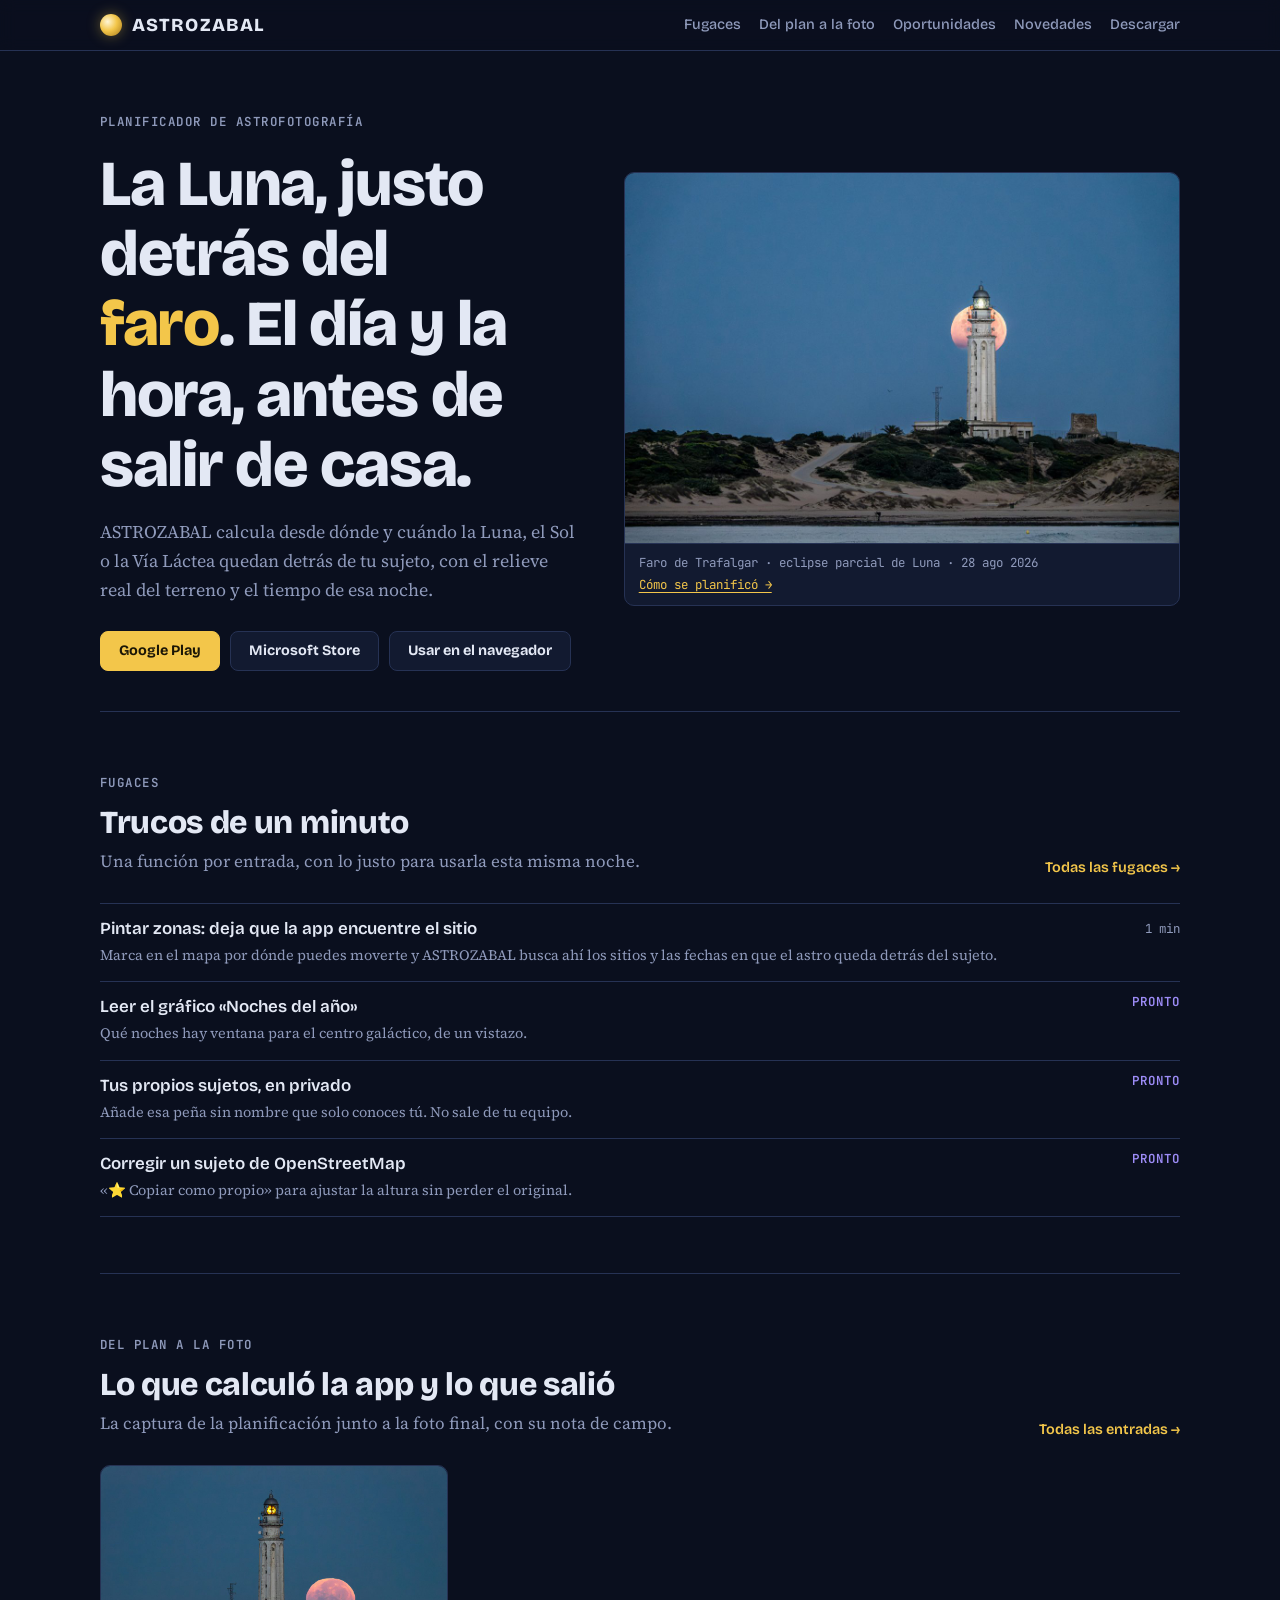
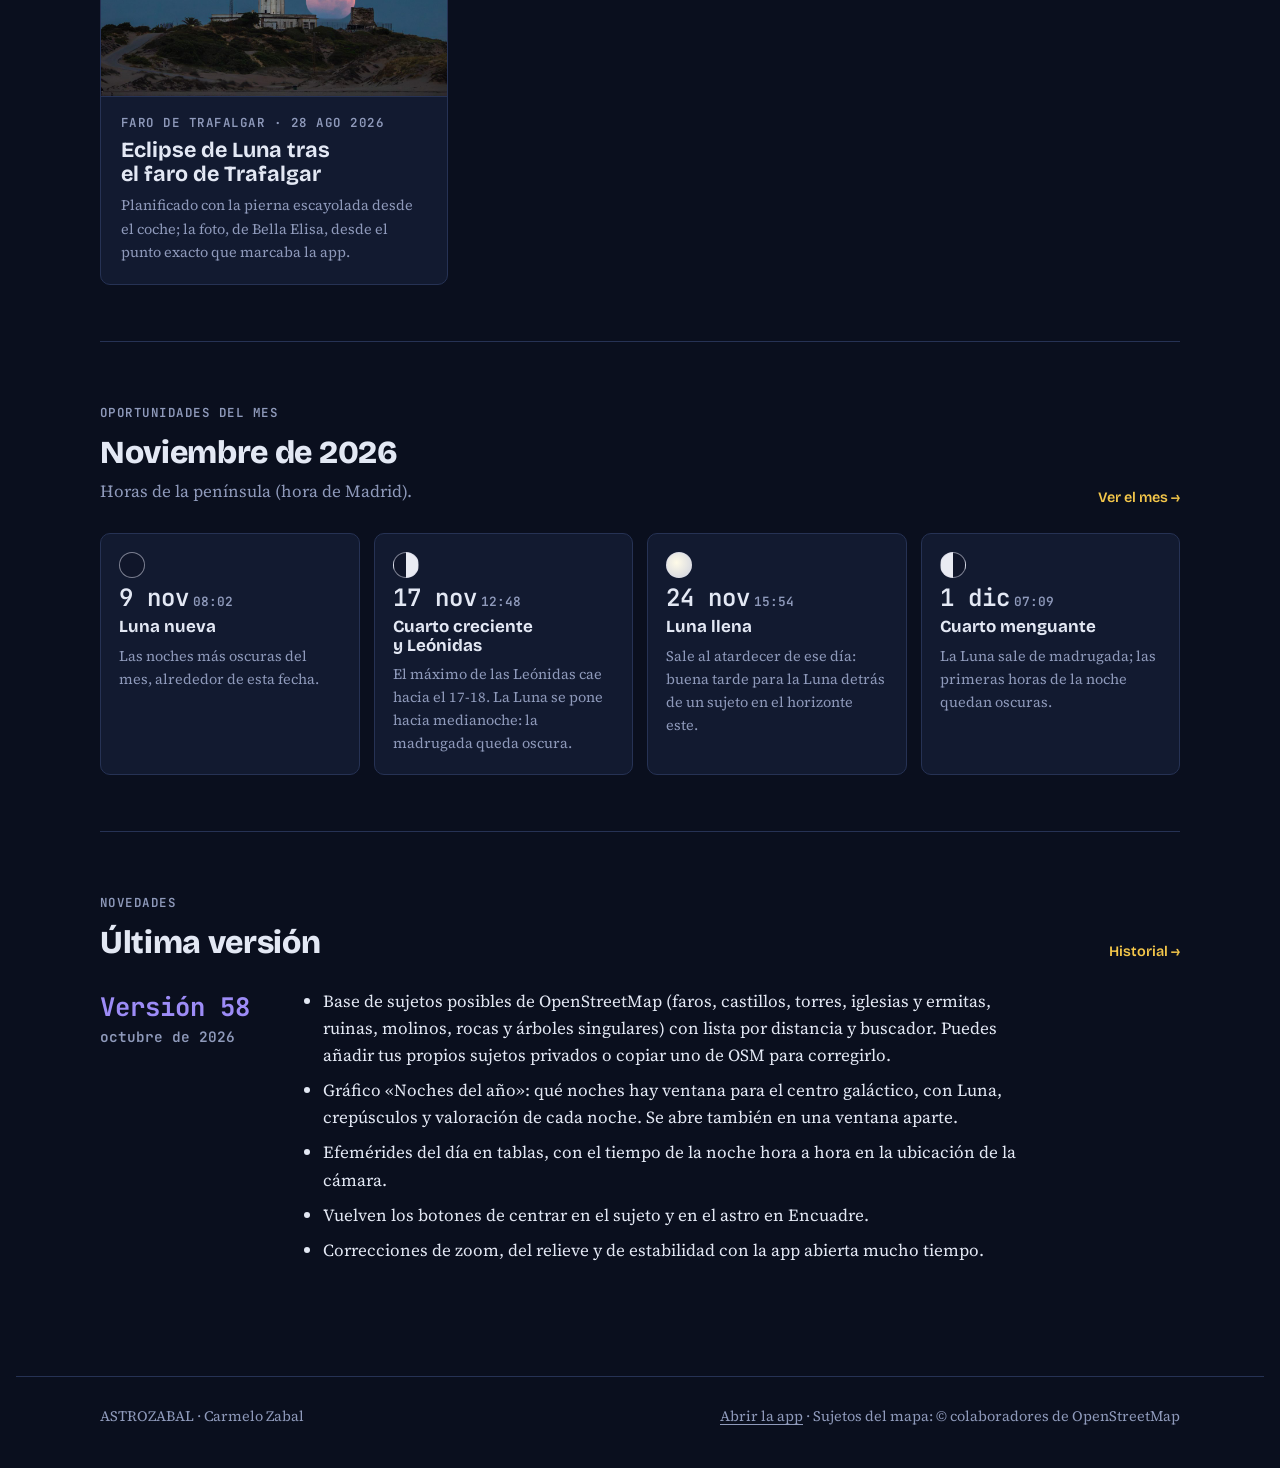
==== index.html @ 58f42791 "Primera version de la web de ASTROZABAL" ====
<!doctype html>
<html lang="es">
<head>
<meta charset="utf-8">
<meta name="viewport" content="width=device-width, initial-scale=1, viewport-fit=cover">
<title>ASTROZABAL</title>
<meta name="description" content="Planificador de astrofotografía: desde dónde y cuándo la Luna, el Sol o la Vía Láctea quedan detrás de tu sujeto. Trucos, fotos planificadas con la app y oportunidades del mes.">
<meta property="og:title" content="ASTROZABAL">
<meta property="og:description" content="Planificador de astrofotografía: desde dónde y cuándo la Luna, el Sol o la Vía Láctea quedan detrás de tu sujeto. Trucos, fotos planificadas con la app y oportunidades del mes.">
<meta property="og:image" content="https://astrozabal-web.vercel.app/img/trafalgar-linterna-1200.jpg">
<meta property="og:url" content="https://astrozabal-web.vercel.app">
<meta property="og:type" content="website">
<meta name="twitter:card" content="summary_large_image">
<link rel="icon" href="/favicon.svg" type="image/svg+xml">
<link rel="preconnect" href="https://fonts.googleapis.com">
<link rel="preconnect" href="https://fonts.gstatic.com" crossorigin>
<link rel="stylesheet" href="https://fonts.googleapis.com/css2?family=Bricolage+Grotesque:opsz,wght@12..96,500;12..96,700;12..96,800&family=Source+Serif+4:ital,opsz,wght@0,8..60,400;0,8..60,600;1,8..60,400&family=JetBrains+Mono:wght@400;600&display=swap">
<link rel="stylesheet" href="/css/estilo.css">
</head>
<body>
<header class="barra">
  <div class="ancho">
    <a class="marca" href="/"><i aria-hidden="true"></i>ASTROZABAL</a>
    <nav aria-label="Secciones">
      <a href="/fugaces">Fugaces</a>
      <a href="/plan-a-la-foto">Del plan a la foto</a>
      <a href="/oportunidades">Oportunidades</a>
      <a href="/novedades">Novedades</a>
      <a href="/#descargar">Descargar</a>
    </nav>
  </div>
</header>
<main class="ancho">
  <div class="portada">
    <div>
      <span class="etiqueta">Planificador de astrofotografía</span>
      <h1 style="margin-top:14px">La Luna, justo detrás del <em>faro</em>. El día y la hora, antes de salir de casa.</h1>
      <p class="entradilla">ASTROZABAL calcula desde dónde y cuándo la Luna, el Sol o la Vía Láctea quedan detrás de tu sujeto, con el relieve real del terreno y el tiempo de esa noche.</p>
      <div class="botones" id="descargar">
        <a class="boton principal" href="https://play.google.com/store/apps/details?id=com.astrozabal.app">Google Play</a>
        <a class="boton" href="https://apps.microsoft.com/detail/9PGJ0QD5DCZ4">Microsoft Store</a>
        <a class="boton" href="https://astrozabal.vercel.app">Usar en el navegador</a>
      </div>
    </div>
    <figure class="marco">
      <img src="/img/trafalgar-linterna.jpg" srcset="/img/trafalgar-linterna-1200.jpg 1200w, /img/trafalgar-linterna.jpg 2400w" sizes="(max-width: 860px) 100vw, 600px" width="2400" height="1600" alt="Luna en eclipse parcial, rosada, poniéndose justo detrás de la linterna del faro de Trafalgar en la hora azul, con una persona con trípode en la orilla">
      <figcaption><span>Faro de Trafalgar · eclipse parcial de Luna · 28 ago 2026</span><span><a href="/plan-a-la-foto/faro-trafalgar-eclipse">Cómo se planificó →</a></span></figcaption>
    </figure>
  </div>

  <section>
    <div class="cab-seccion">
      <div><span class="etiqueta">Fugaces</span><h2 style="margin-top:10px">Trucos de un minuto</h2><p>Una función por entrada, con lo justo para usarla esta misma noche.</p></div>
      <a class="ver-todo" href="/fugaces">Todas las fugaces →</a>
    </div>
    <ul class="lista">
        <li><a class="titulo" href="/fugaces/pintar-zonas">Pintar zonas: deja que la app encuentre el sitio</a><span class="dato">1 min</span><p>Marca en el mapa por dónde puedes moverte y ASTROZABAL busca ahí los sitios y las fechas en que el astro queda detrás del sujeto.</p></li>
        <li><span class="titulo">Leer el gráfico «Noches del año»</span><span class="pronto">Pronto</span><p>Qué noches hay ventana para el centro galáctico, de un vistazo.</p></li>
        <li><span class="titulo">Tus propios sujetos, en privado</span><span class="pronto">Pronto</span><p>Añade esa peña sin nombre que solo conoces tú. No sale de tu equipo.</p></li>
        <li><span class="titulo">Corregir un sujeto de OpenStreetMap</span><span class="pronto">Pronto</span><p>«⭐ Copiar como propio» para ajustar la altura sin perder el original.</p></li>
      </ul>
  </section>

  <section>
    <div class="cab-seccion">
      <div><span class="etiqueta">Del plan a la foto</span><h2 style="margin-top:10px">Lo que calculó la app y lo que salió</h2><p>La captura de la planificación junto a la foto final, con su nota de campo.</p></div>
      <a class="ver-todo" href="/plan-a-la-foto">Todas las entradas →</a>
    </div>
    <div class="tarjetas">
        <a class="tarjeta" href="/plan-a-la-foto/faro-trafalgar-eclipse">
          <img src="/img/trafalgar-eclipse-1200.jpg" width="1200" height="800" alt="La Luna eclipsada poniéndose junto al faro de Trafalgar" loading="lazy">
          <div class="cuerpo"><span class="etiqueta">Faro de Trafalgar · 28 ago 2026</span><h3>Eclipse de Luna tras el faro de Trafalgar</h3><p>Planificado con la pierna escayolada desde el coche; la foto, de Bella Elisa, desde el punto exacto que marcaba la app.</p></div>
        </a>
    </div>
  </section>

  <section>
    <div class="cab-seccion">
      <div><span class="etiqueta">Oportunidades del mes</span><h2 style="margin-top:10px">Noviembre de 2026</h2><p>Horas de la península (hora de Madrid).</p></div>
      <a class="ver-todo" href="/oportunidades">Ver el mes →</a>
    </div>
    <div class="calendario">
        <div class="cita"><span class="luna nueva" aria-hidden="true"></span><span class="fecha">9 nov<small>08:02</small></span><h3>Luna nueva</h3><p>Las noches más oscuras del mes, alrededor de esta fecha.</p></div>
        <div class="cita"><span class="luna creciente" aria-hidden="true"></span><span class="fecha">17 nov<small>12:48</small></span><h3>Cuarto creciente y Leónidas</h3><p>El máximo de las Leónidas cae hacia el 17-18. La Luna se pone hacia medianoche: la madrugada queda oscura.</p></div>
        <div class="cita"><span class="luna llena" aria-hidden="true"></span><span class="fecha">24 nov<small>15:54</small></span><h3>Luna llena</h3><p>Sale al atardecer de ese día: buena tarde para la Luna detrás de un sujeto en el horizonte este.</p></div>
        <div class="cita"><span class="luna menguante" aria-hidden="true"></span><span class="fecha">1 dic<small>07:09</small></span><h3>Cuarto menguante</h3><p>La Luna sale de madrugada; las primeras horas de la noche quedan oscuras.</p></div>
      </div>
  </section>

  <section>
    <div class="cab-seccion">
      <div><span class="etiqueta">Novedades</span><h2 style="margin-top:10px">Última versión</h2></div>
      <a class="ver-todo" href="/novedades">Historial →</a>
    </div>
    <div class="version">
        <div class="num"><b>Versión 58</b>octubre de 2026</div>
        <ul>
          <li>Base de sujetos posibles de OpenStreetMap (faros, castillos, torres, iglesias y ermitas, ruinas, molinos, rocas y árboles singulares) con lista por distancia y buscador. Puedes añadir tus propios sujetos privados o copiar uno de OSM para corregirlo.</li>
          <li>Gráfico «Noches del año»: qué noches hay ventana para el centro galáctico, con Luna, crepúsculos y valoración de cada noche. Se abre también en una ventana aparte.</li>
          <li>Efemérides del día en tablas, con el tiempo de la noche hora a hora en la ubicación de la cámara.</li>
          <li>Vuelven los botones de centrar en el sujeto y en el astro en Encuadre.</li>
          <li>Correcciones de zoom, del relieve y de estabilidad con la app abierta mucho tiempo.</li>
        </ul>
      </div>
  </section>
</main>
<footer>
  <div class="ancho"><span>ASTROZABAL · Carmelo Zabal</span><span><a href="https://astrozabal.vercel.app">Abrir la app</a> · Sujetos del mapa: © colaboradores de OpenStreetMap</span></div>
</footer>
</body>
</html>
---- css/estilo.css ----
/* ASTROZABAL · web
   Cuaderno de campo nocturno: una sola paleta oscura a propósito (se lee de noche, en el campo), con los colores
   de la app: amarillo del segmento del centro galáctico y violeta de la noche sin Luna. */
:root {
  color-scheme: dark;
  --noche: #0a0f1e;
  --panel: #121a30;
  --panel-2: #18223d;
  --linea: #263254;
  --texto: #e3e8f4;
  --tenue: #8f9abb;
  --acento: #f3c64a;
  --violeta: #9d8cf7;
  --f-display: "Bricolage Grotesque", "Segoe UI", system-ui, sans-serif;
  --f-texto: "Source Serif 4", Georgia, "Times New Roman", serif;
  --f-dato: "JetBrains Mono", ui-monospace, Consolas, monospace;
  --t-xs: .78rem; --t-s: .9rem; --t-m: 1.06rem; --t-l: 1.35rem; --t-xl: 2rem; --t-xxl: clamp(2.3rem, 6vw, 4rem);
}
* { box-sizing: border-box; }
html { scroll-behavior: smooth; }
@media (prefers-reduced-motion: reduce) { html { scroll-behavior: auto; } }
body {
  margin: 0; background: var(--noche); color: var(--texto);
  font: 400 var(--t-m)/1.6 var(--f-texto);
  padding-left: max(16px, env(safe-area-inset-left, 0px));
  padding-right: max(16px, env(safe-area-inset-right, 0px));
}
img { max-width: 100%; }
a { color: var(--acento); text-underline-offset: 3px; }
a:focus-visible { outline: 2px solid var(--acento); outline-offset: 3px; border-radius: 4px; }
.ancho { max-width: 1080px; margin: 0 auto; }
h1, h2, h3 { font-family: var(--f-display); line-height: 1.1; text-wrap: balance; margin: 0; }
h1 { font-size: clamp(2rem, 4.5vw, 3rem); font-weight: 800; letter-spacing: -.02em; }
h2 { font-size: var(--t-xl); font-weight: 800; letter-spacing: -.01em; }
h3 { font-size: var(--t-l); font-weight: 700; }
p { margin: 0; }
.etiqueta { font: 600 var(--t-xs)/1.3 var(--f-dato); letter-spacing: .12em; text-transform: uppercase; color: var(--tenue); }
.dato { font-family: var(--f-dato); font-variant-numeric: tabular-nums; }

/* Cabecera y pie */
header.barra { position: sticky; top: 0; z-index: 5; background: color-mix(in srgb, var(--noche) 90%, transparent); backdrop-filter: blur(8px); border-bottom: 1px solid var(--linea); margin: 0 calc(-1 * max(16px, env(safe-area-inset-left, 0px))); padding: 12px max(16px, env(safe-area-inset-left, 0px)); }
header.barra .ancho { display: flex; align-items: center; justify-content: space-between; gap: 10px 16px; flex-wrap: wrap; }
.marca { font: 800 1.15rem/1 var(--f-display); letter-spacing: .06em; color: var(--texto); text-decoration: none; display: flex; align-items: center; gap: 10px; }
.marca i { width: 22px; height: 22px; border-radius: 50%; background: radial-gradient(circle at 35% 35%, #fff6d6, var(--acento) 45%, #a5781a); box-shadow: 0 0 14px #f3c64a66; display: inline-block; }
nav { display: flex; gap: 4px 18px; flex-wrap: wrap; }
nav a { font: 500 var(--t-s)/1 var(--f-display); color: var(--tenue); text-decoration: none; padding: 6px 0; }
nav a:hover, nav a[aria-current] { color: var(--texto); }
nav a[aria-current] { box-shadow: inset 0 -2px 0 var(--acento); }
footer { border-top: 1px solid var(--linea); padding-block: 28px 40px; color: var(--tenue); font-size: var(--t-s); margin-top: 56px; }
footer .ancho { display: flex; justify-content: space-between; gap: 12px; flex-wrap: wrap; }
footer a { color: var(--tenue); }

/* Portada */
.portada { display: grid; grid-template-columns: minmax(0, 1fr) minmax(0, 1.15fr); gap: 40px; align-items: center; padding-block: 56px 40px; }
.portada h1 { font-size: var(--t-xxl); }
.portada h1 em { font-style: normal; color: var(--acento); }
.entradilla { color: var(--tenue); font-size: 1.12rem; margin-top: 18px; max-width: 34em; }
.botones { display: flex; gap: 10px; flex-wrap: wrap; margin-top: 26px; }
.boton { display: inline-flex; align-items: center; gap: 8px; font: 700 var(--t-s)/1 var(--f-display); padding: 12px 18px; border-radius: 8px; text-decoration: none; border: 1px solid var(--linea); color: var(--texto); background: var(--panel); }
.boton:hover { border-color: var(--tenue); }
.boton.principal { background: var(--acento); color: #1b1606; border-color: var(--acento); }
figure { margin: 0; }
.marco { border: 1px solid var(--linea); border-radius: 10px; overflow: hidden; background: var(--panel); }
.marco img { display: block; width: 100%; height: auto; }
.marco figcaption { display: flex; justify-content: space-between; gap: 4px 12px; flex-wrap: wrap; padding: 10px 14px; border-top: 1px solid var(--linea); font: 400 var(--t-xs)/1.5 var(--f-dato); color: var(--tenue); }

section { padding-block: 56px; border-top: 1px solid var(--linea); }
.cab-seccion { display: flex; justify-content: space-between; align-items: end; gap: 12px 24px; flex-wrap: wrap; margin-bottom: 28px; }
.cab-seccion p { color: var(--tenue); max-width: 36em; margin-top: 8px; }
.ver-todo { font: 600 var(--t-s)/1 var(--f-display); text-decoration: none; }

/* Tarjetas de entradas */
.tarjetas { display: grid; grid-template-columns: repeat(auto-fill, minmax(min(100%, 300px), 1fr)); gap: 18px; }
.tarjeta { display: grid; grid-template-rows: auto 1fr; background: var(--panel); border: 1px solid var(--linea); border-radius: 10px; overflow: hidden; text-decoration: none; color: var(--texto); min-width: 0; }
.tarjeta:hover { border-color: var(--tenue); }
.tarjeta:hover h3 { color: var(--acento); }
.tarjeta img { display: block; width: 100%; height: auto; aspect-ratio: 3 / 2; object-fit: cover; border-bottom: 1px solid var(--linea); }
.tarjeta .cuerpo { padding: 18px 20px 20px; display: grid; gap: 8px; align-content: start; }
.tarjeta p { color: var(--tenue); font-size: var(--t-s); }

ul.lista { list-style: none; margin: 0; padding: 0; border-top: 1px solid var(--linea); }
ul.lista li { border-bottom: 1px solid var(--linea); padding: 14px 0; display: grid; grid-template-columns: minmax(0, 1fr) auto; gap: 4px 12px; }
ul.lista .titulo { font: 600 var(--t-m)/1.3 var(--f-display); color: var(--texto); text-decoration: none; }
ul.lista a.titulo:hover { color: var(--acento); }
ul.lista .dato { color: var(--tenue); font-size: var(--t-xs); align-self: center; }
ul.lista p { grid-column: 1 / -1; color: var(--tenue); font-size: var(--t-s); }
.pronto { font: 600 var(--t-xs)/1 var(--f-dato); color: var(--violeta); letter-spacing: .08em; text-transform: uppercase; }

/* Artículos */
.articulo { max-width: 46rem; margin: 0 auto; padding-block: 48px 0; }
.articulo .migas { margin-bottom: 18px; }
.articulo .migas a { color: var(--tenue); text-decoration: none; }
.articulo .migas a:hover { color: var(--texto); }
.articulo .meta { display: flex; gap: 6px 16px; flex-wrap: wrap; margin-top: 14px; }
.articulo .entradilla { margin-top: 18px; }
.articulo > p, .articulo .texto p { margin-top: 18px; }
.articulo h2 { font-size: var(--t-l); margin-top: 40px; }
.articulo figure { margin-top: 24px; }
.articulo .ancha { margin-inline: calc(50% - min(50vw - 16px, 540px)); }
ol.pasos { list-style: none; padding: 0; margin: 24px 0 0; display: grid; gap: 14px; counter-reset: paso; }
ol.pasos li { display: grid; grid-template-columns: 30px minmax(0, 1fr); gap: 12px; counter-increment: paso; }
ol.pasos li::before { content: counter(paso); width: 26px; height: 26px; border-radius: 50%; background: #3a1f2a; color: #ff8f8f; border: 1px solid #ff6b6b88; font: 700 .8rem/24px var(--f-dato); text-align: center; }
ol.pasos b { font-family: var(--f-display); font-weight: 700; }
.ui { font: 600 .85em/1 var(--f-display); background: var(--panel-2); border: 1px solid var(--linea); border-radius: 5px; padding: 2px 6px; white-space: nowrap; }
.consejo { margin-top: 24px; padding: 14px 16px; border-left: 3px solid var(--acento); background: #f3c64a12; border-radius: 0 8px 8px 0; font-size: var(--t-s); }
.captura { max-width: 440px; }

/* Del plan a la foto */
.dos { display: grid; grid-template-columns: minmax(0, 1fr) minmax(0, 1fr); gap: 18px; align-items: start; }
.ficha { display: grid; grid-template-columns: max-content minmax(0, 1fr); gap: 8px 18px; margin-top: 18px; font-size: var(--t-s); padding: 18px 20px; background: var(--panel); border: 1px solid var(--linea); border-radius: 10px; }
.ficha dt { color: var(--tenue); font-family: var(--f-dato); font-size: var(--t-xs); text-transform: uppercase; letter-spacing: .08em; padding-top: 3px; }
.ficha dd { margin: 0; }
.cita-campo { margin-top: 24px; font-style: italic; font-size: 1.12rem; border-left: 3px solid var(--violeta); padding-left: 18px; }

/* Oportunidades */
.calendario { display: grid; grid-template-columns: repeat(auto-fill, minmax(min(100%, 220px), 1fr)); gap: 14px; }
.cita { border: 1px solid var(--linea); border-radius: 10px; padding: 18px; background: var(--panel); min-width: 0; display: grid; gap: 8px; align-content: start; }
.cita .fecha { font: 600 1.5rem/1 var(--f-dato); color: var(--texto); }
.cita .fecha small { font-size: .8rem; color: var(--tenue); margin-left: 4px; }
.cita h3 { font-size: var(--t-m); }
.cita p { color: var(--tenue); font-size: var(--t-s); }
.luna { width: 26px; height: 26px; border-radius: 50%; border: 1px solid #d9dcea88; }
.luna.nueva { background: #10162a; }
.luna.llena { background: radial-gradient(circle at 40% 40%, #fffbe8, #cfd2df); }
.luna.creciente { background: linear-gradient(90deg, #10162a 50%, #e9ebf3 50%); }
.luna.menguante { background: linear-gradient(90deg, #e9ebf3 50%, #10162a 50%); }
.nota-calc { margin-top: 14px; font: 400 var(--t-xs)/1.5 var(--f-dato); color: var(--tenue); }

/* Novedades */
.version { display: grid; grid-template-columns: 180px minmax(0, 1fr); gap: 24px; }
.version + .version { margin-top: 32px; padding-top: 32px; border-top: 1px solid var(--linea); }
.version .num { font: 600 var(--t-s)/1.5 var(--f-dato); color: var(--tenue); }
.version .num b { display: block; font-size: 1.6rem; color: var(--violeta); }
.version ul { margin: 0; padding-left: 1.1em; display: grid; gap: 8px; max-width: 42em; }

.cabecera-pagina { padding-block: 48px 8px; }
.cabecera-pagina p { color: var(--tenue); margin-top: 12px; max-width: 38em; }

@media (max-width: 860px) {
  .portada, .dos { grid-template-columns: minmax(0, 1fr); }
  .version { grid-template-columns: minmax(0, 1fr); gap: 10px; }
  .portada { padding-block: 32px; gap: 28px; }
}
@media (max-width: 460px) {
  nav { gap: 2px 14px; }
  .ficha { grid-template-columns: minmax(0, 1fr); gap: 2px; }
  .ficha dd { margin-bottom: 8px; }
}
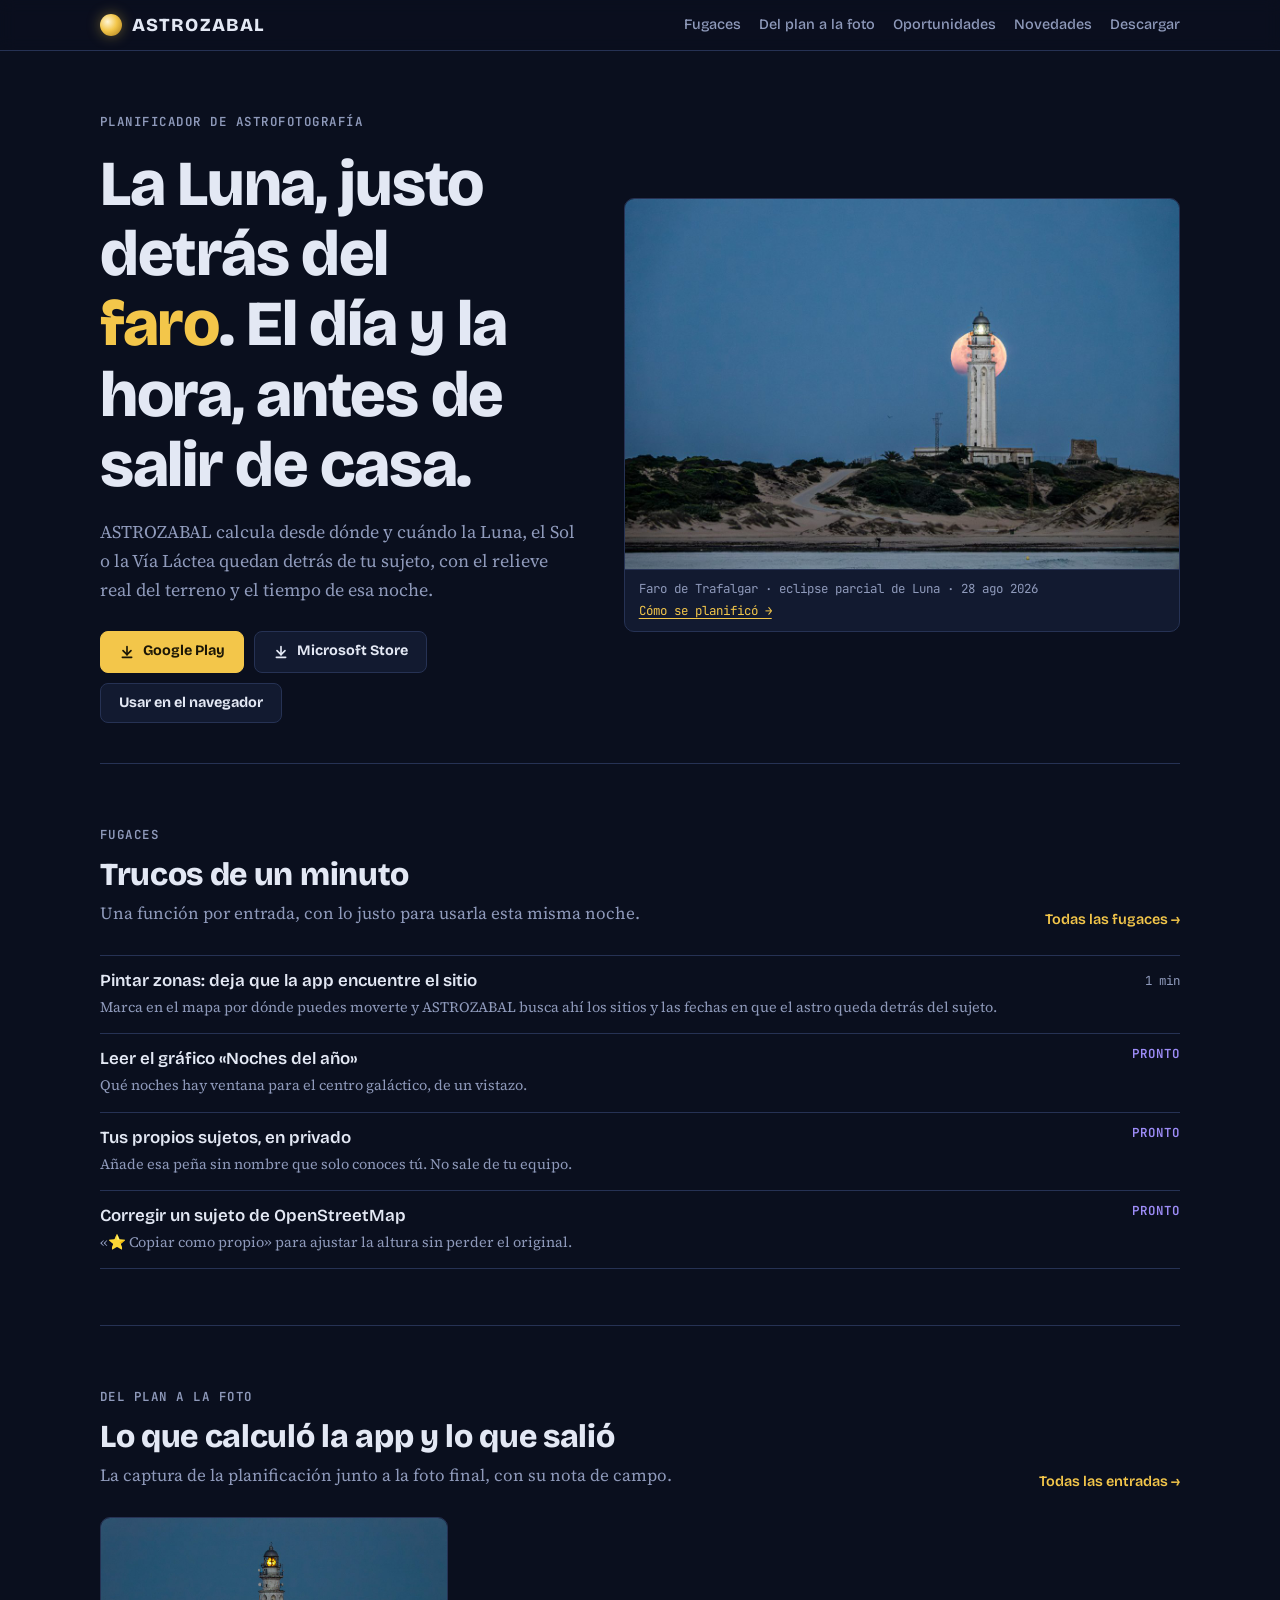
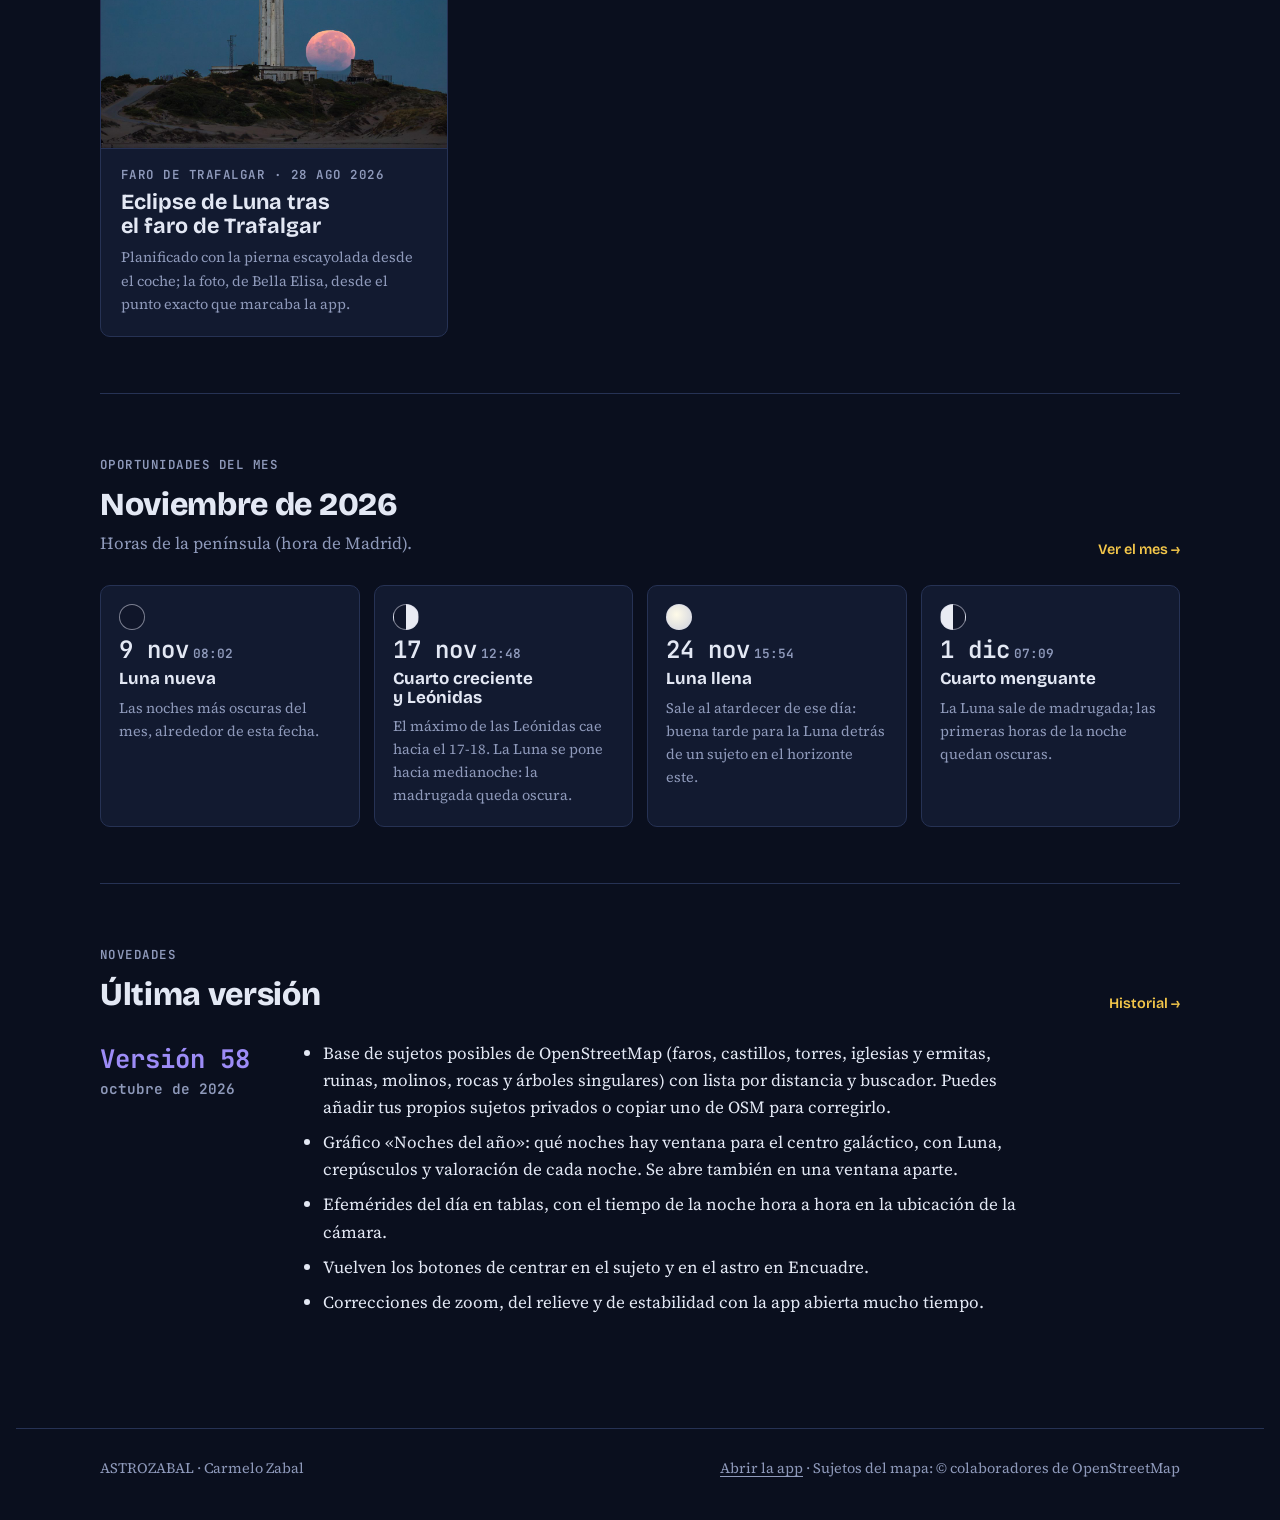
==== commit f5a1c7f4: "Web 27/10/2026 17:03:03,83" ====
--- a/index.html
+++ b/index.html
@@ -37,8 +37,8 @@
       <h1 style="margin-top:14px">La Luna, justo detrás del <em>faro</em>. El día y la hora, antes de salir de casa.</h1>
       <p class="entradilla">ASTROZABAL calcula desde dónde y cuándo la Luna, el Sol o la Vía Láctea quedan detrás de tu sujeto, con el relieve real del terreno y el tiempo de esa noche.</p>
       <div class="botones" id="descargar">
-        <a class="boton principal" href="https://play.google.com/store/apps/details?id=com.astrozabal.app">Google Play</a>
-        <a class="boton" href="https://apps.microsoft.com/detail/9PGJ0QD5DCZ4">Microsoft Store</a>
+        <a class="boton principal" href="https://play.google.com/store/apps/details?id=com.astrozabal.app"><svg width="16" height="16" viewBox="0 0 24 24" fill="none" stroke="currentColor" stroke-width="2.5" stroke-linecap="round" stroke-linejoin="round" aria-hidden="true"><path d="M12 4v12"/><path d="m6 10 6 6 6-6"/><path d="M5 20h14"/></svg>Google Play</a>
+        <a class="boton" href="https://apps.microsoft.com/detail/9PGJ0QD5DCZ4"><svg width="16" height="16" viewBox="0 0 24 24" fill="none" stroke="currentColor" stroke-width="2.5" stroke-linecap="round" stroke-linejoin="round" aria-hidden="true"><path d="M12 4v12"/><path d="m6 10 6 6 6-6"/><path d="M5 20h14"/></svg>Microsoft Store</a>
         <a class="boton" href="https://astrozabal.vercel.app">Usar en el navegador</a>
       </div>
     </div>
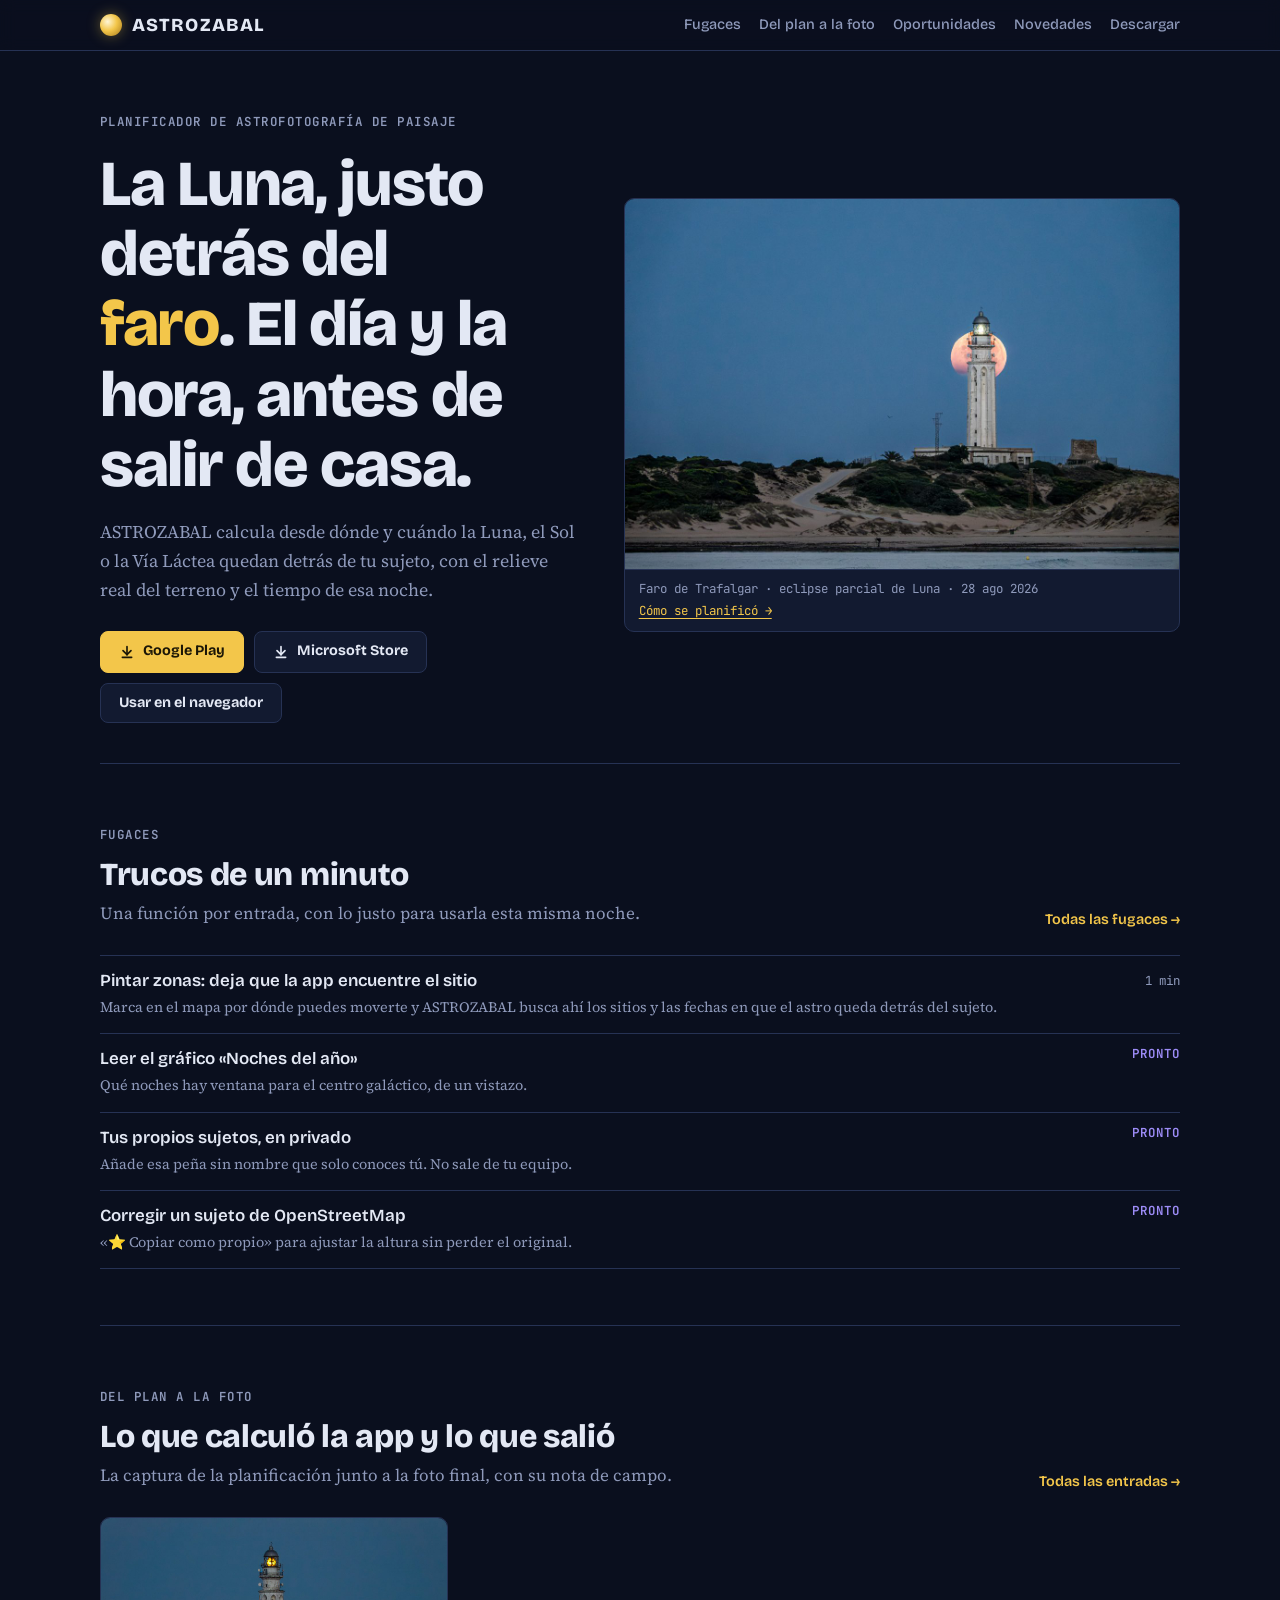
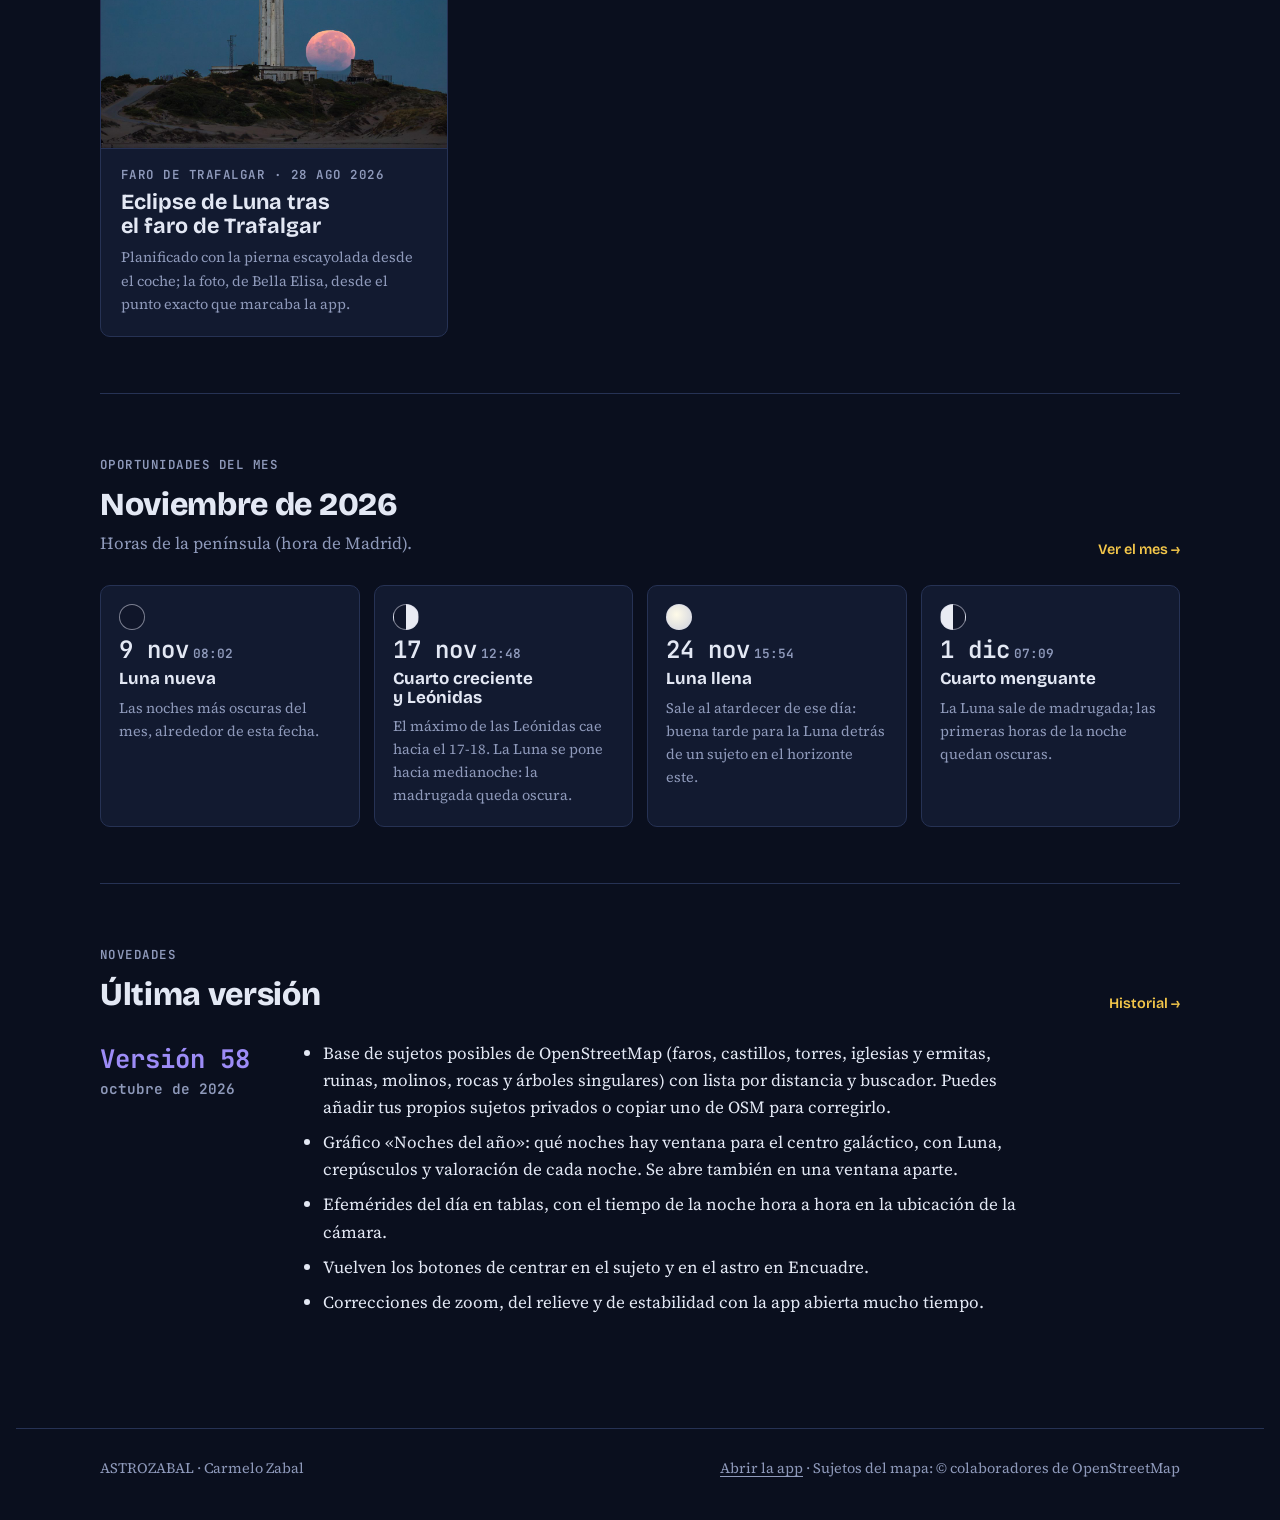
==== commit 20bedddb: "Web 27/10/2026 19:19:21,18" ====
--- a/index.html
+++ b/index.html
@@ -4,9 +4,9 @@
 <meta charset="utf-8">
 <meta name="viewport" content="width=device-width, initial-scale=1, viewport-fit=cover">
 <title>ASTROZABAL</title>
-<meta name="description" content="Planificador de astrofotografía: desde dónde y cuándo la Luna, el Sol o la Vía Láctea quedan detrás de tu sujeto. Trucos, fotos planificadas con la app y oportunidades del mes.">
+<meta name="description" content="Planificador de astrofotografía de paisaje: desde dónde y cuándo la Luna, el Sol o la Vía Láctea quedan detrás de tu sujeto. Trucos, fotos planificadas con la app y oportunidades del mes.">
 <meta property="og:title" content="ASTROZABAL">
-<meta property="og:description" content="Planificador de astrofotografía: desde dónde y cuándo la Luna, el Sol o la Vía Láctea quedan detrás de tu sujeto. Trucos, fotos planificadas con la app y oportunidades del mes.">
+<meta property="og:description" content="Planificador de astrofotografía de paisaje: desde dónde y cuándo la Luna, el Sol o la Vía Láctea quedan detrás de tu sujeto. Trucos, fotos planificadas con la app y oportunidades del mes.">
 <meta property="og:image" content="https://astrozabal-web.vercel.app/img/trafalgar-linterna-1200.jpg">
 <meta property="og:url" content="https://astrozabal-web.vercel.app">
 <meta property="og:type" content="website">
@@ -33,7 +33,7 @@
 <main class="ancho">
   <div class="portada">
     <div>
-      <span class="etiqueta">Planificador de astrofotografía</span>
+      <span class="etiqueta">Planificador de astrofotografía de paisaje</span>
       <h1 style="margin-top:14px">La Luna, justo detrás del <em>faro</em>. El día y la hora, antes de salir de casa.</h1>
       <p class="entradilla">ASTROZABAL calcula desde dónde y cuándo la Luna, el Sol o la Vía Láctea quedan detrás de tu sujeto, con el relieve real del terreno y el tiempo de esa noche.</p>
       <div class="botones" id="descargar">
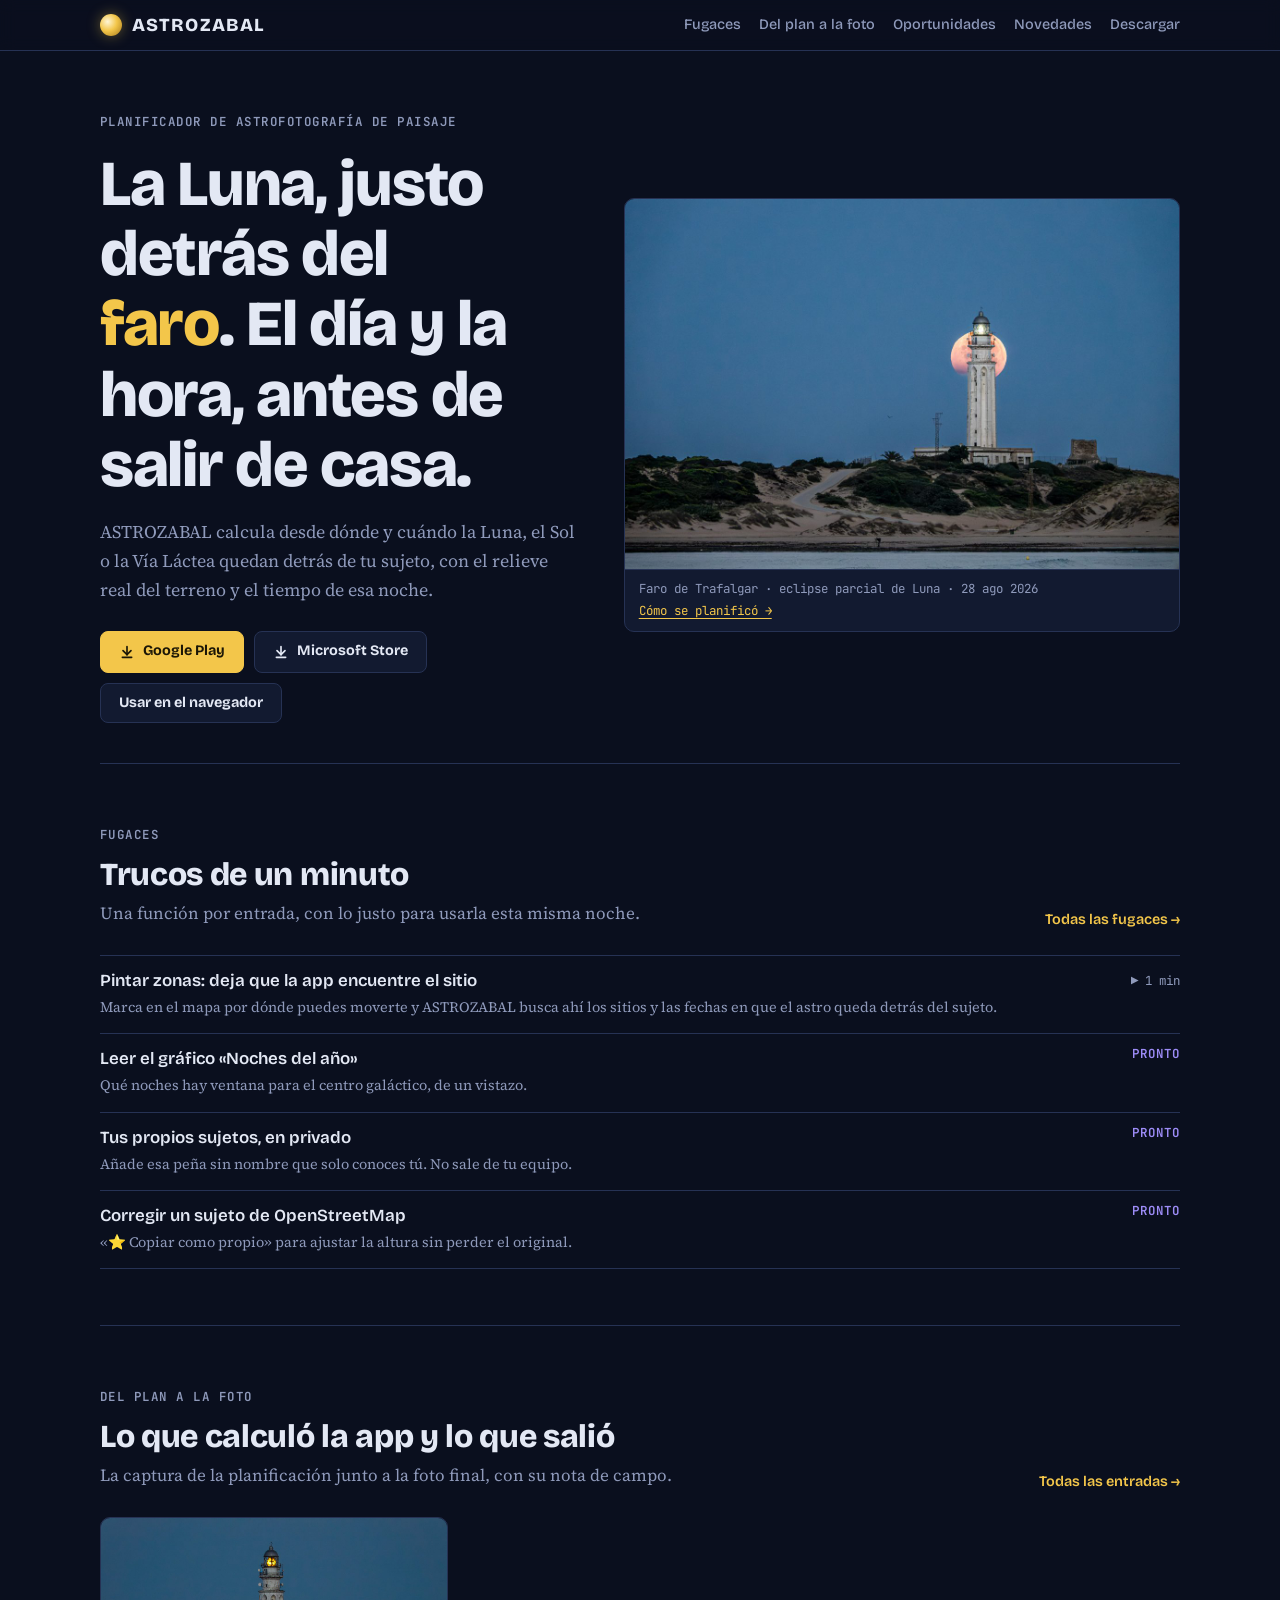
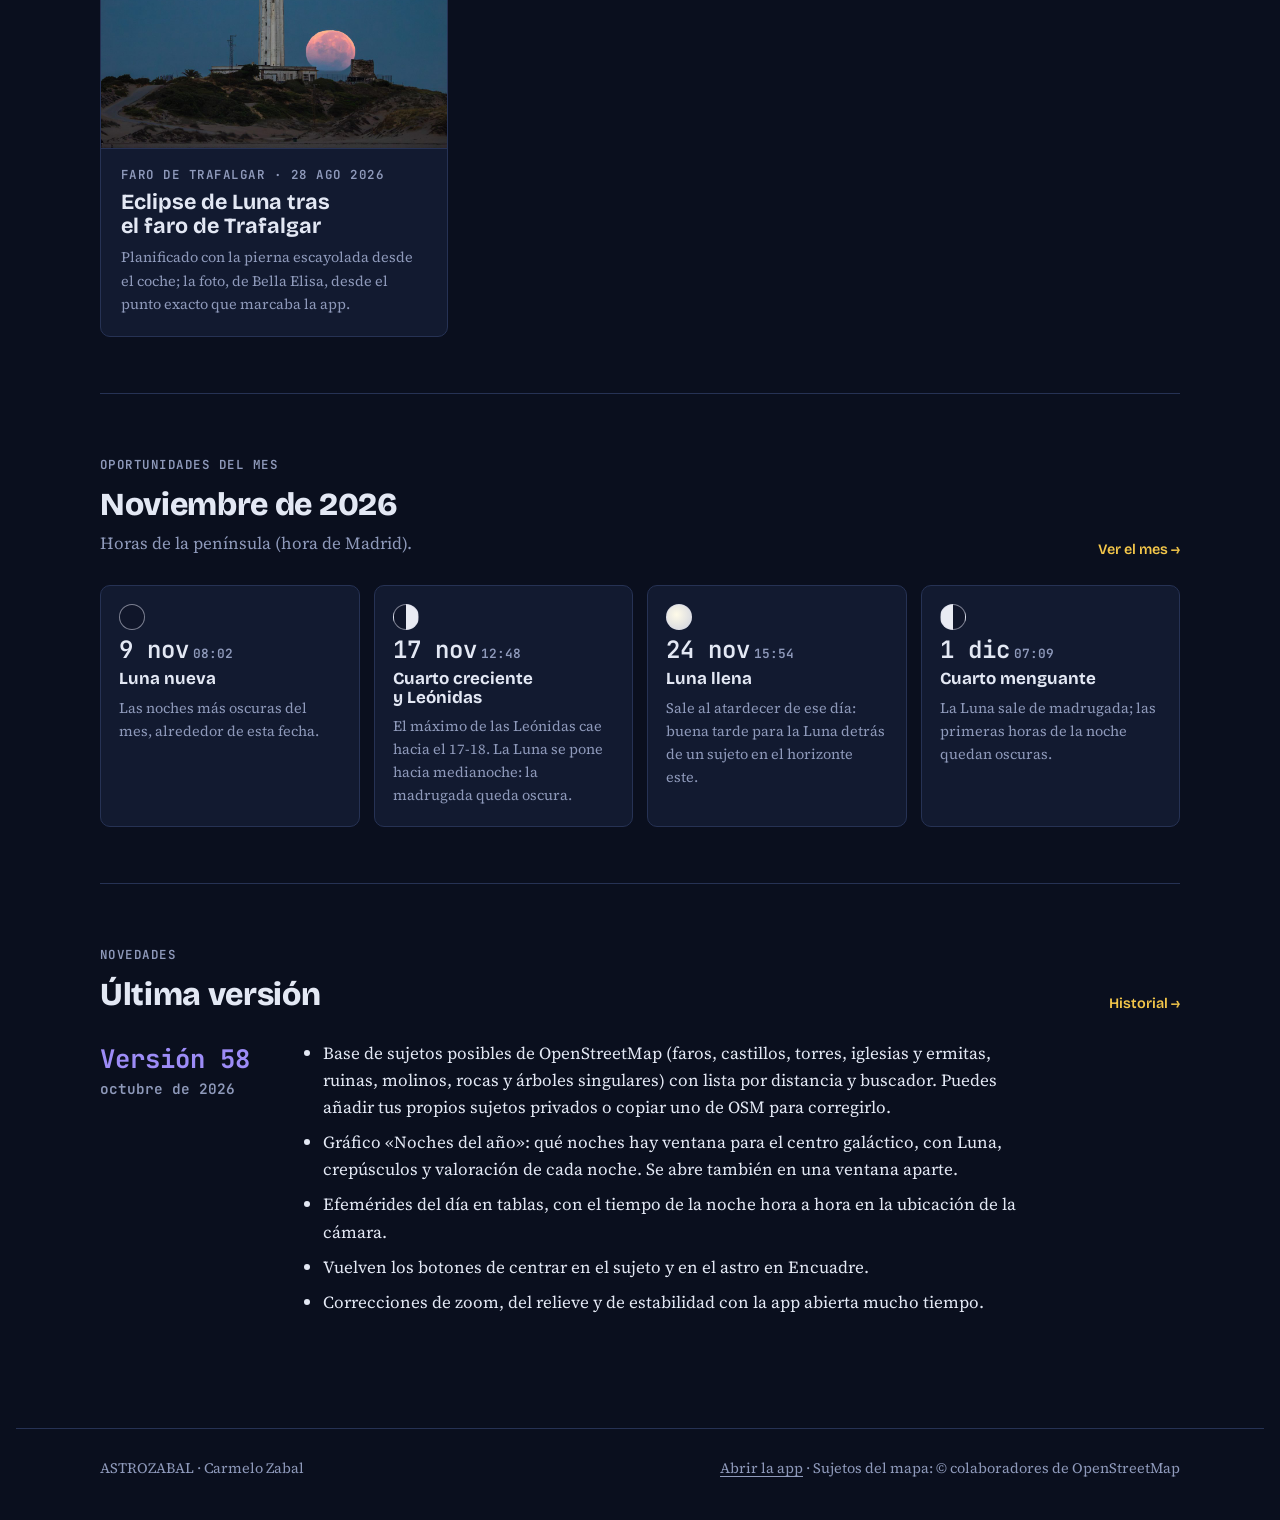
==== commit ef17064d: "Web 28/10/2026 10:32:39,28" ====
--- a/index.html
+++ b/index.html
@@ -54,7 +54,7 @@
       <a class="ver-todo" href="/fugaces">Todas las fugaces →</a>
     </div>
     <ul class="lista">
-        <li><a class="titulo" href="/fugaces/pintar-zonas">Pintar zonas: deja que la app encuentre el sitio</a><span class="dato">1 min</span><p>Marca en el mapa por dónde puedes moverte y ASTROZABAL busca ahí los sitios y las fechas en que el astro queda detrás del sujeto.</p></li>
+        <li><a class="titulo" href="/fugaces/pintar-zonas">Pintar zonas: deja que la app encuentre el sitio</a><span class="dato">▶ 1 min</span><p>Marca en el mapa por dónde puedes moverte y ASTROZABAL busca ahí los sitios y las fechas en que el astro queda detrás del sujeto.</p></li>
         <li><span class="titulo">Leer el gráfico «Noches del año»</span><span class="pronto">Pronto</span><p>Qué noches hay ventana para el centro galáctico, de un vistazo.</p></li>
         <li><span class="titulo">Tus propios sujetos, en privado</span><span class="pronto">Pronto</span><p>Añade esa peña sin nombre que solo conoces tú. No sale de tu equipo.</p></li>
         <li><span class="titulo">Corregir un sujeto de OpenStreetMap</span><span class="pronto">Pronto</span><p>«⭐ Copiar como propio» para ajustar la altura sin perder el original.</p></li>
--- a/css/estilo.css
+++ b/css/estilo.css
@@ -146,3 +146,7 @@
   .ficha { grid-template-columns: minmax(0, 1fr); gap: 2px; }
   .ficha dd { margin-bottom: 8px; }
 }
+
+/* Vídeos de las fugaces (sin sonido, en bucle, con subtítulos) */
+.marco video { display: block; width: 100%; height: auto; background: #000; }
+video::cue { font: 600 1rem/1.35 "Segoe UI", system-ui, sans-serif; color: #fff; background: rgba(10, 15, 30, .82); }
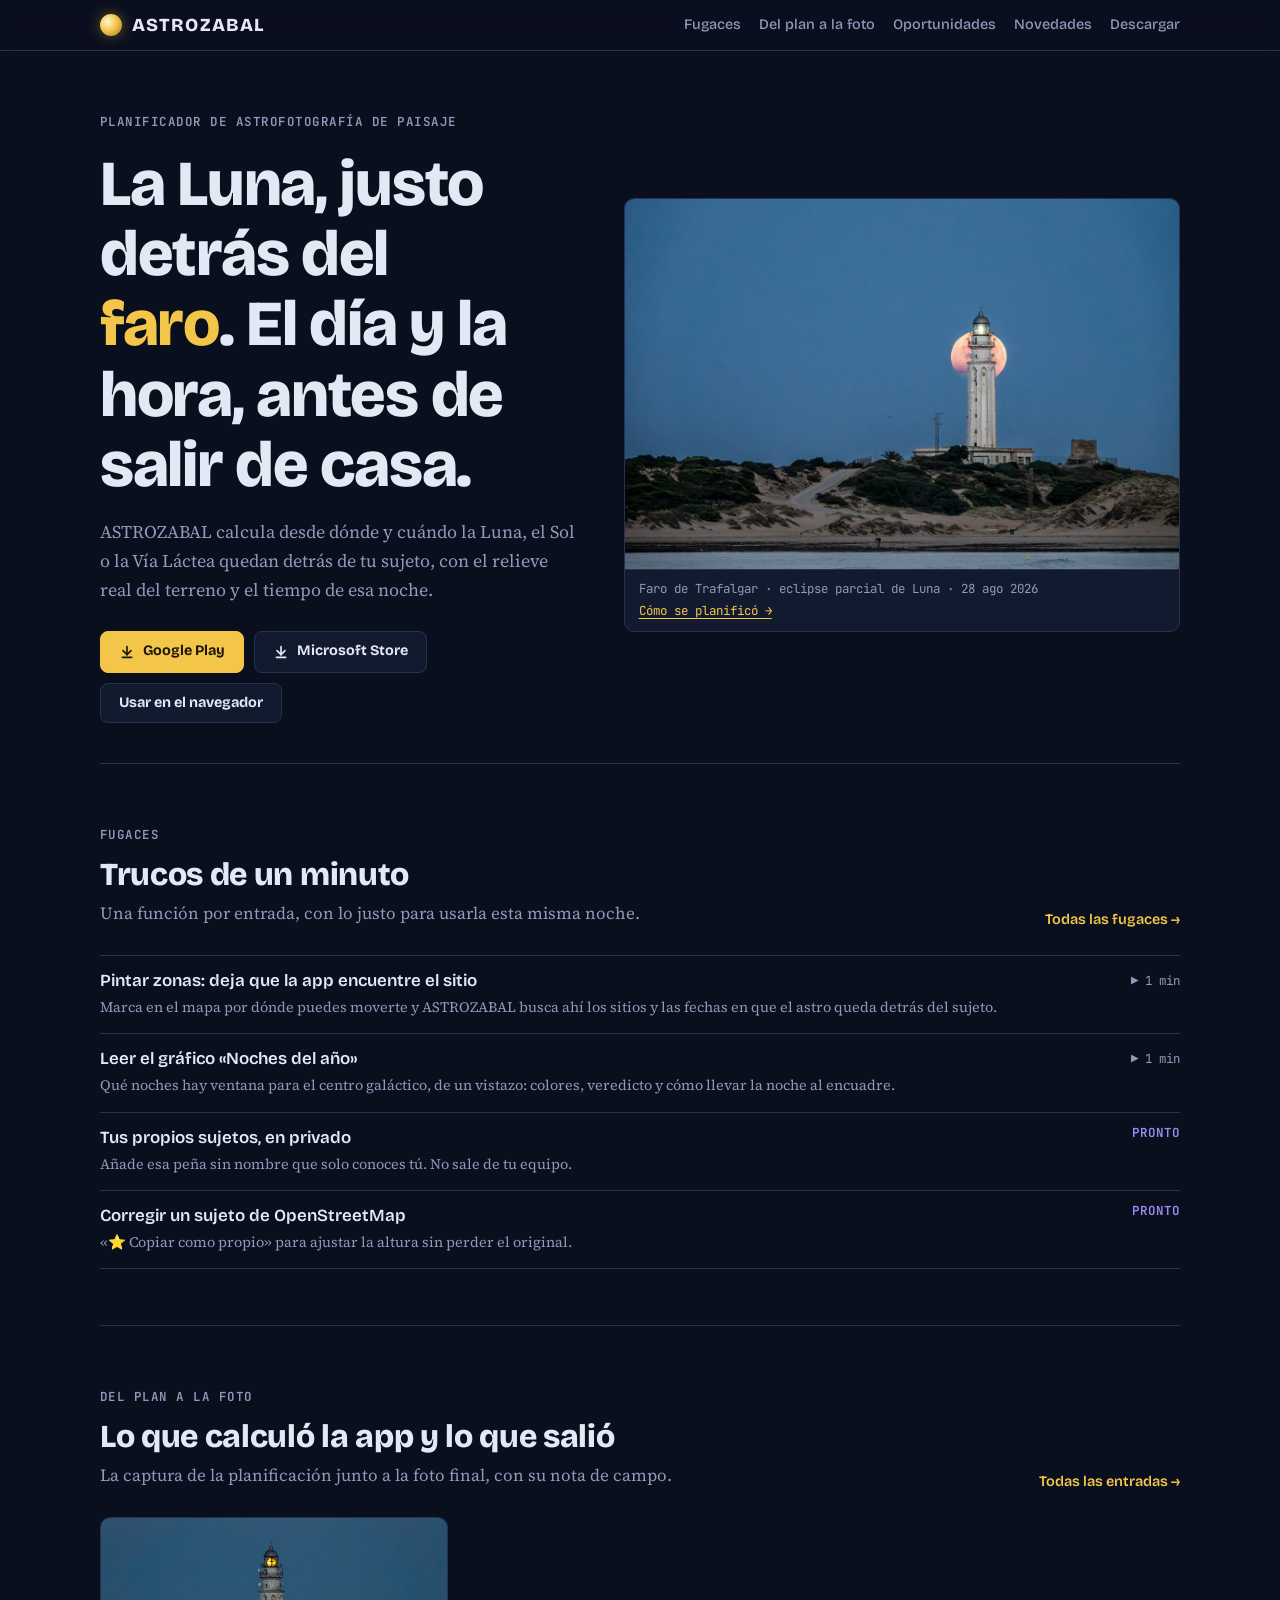
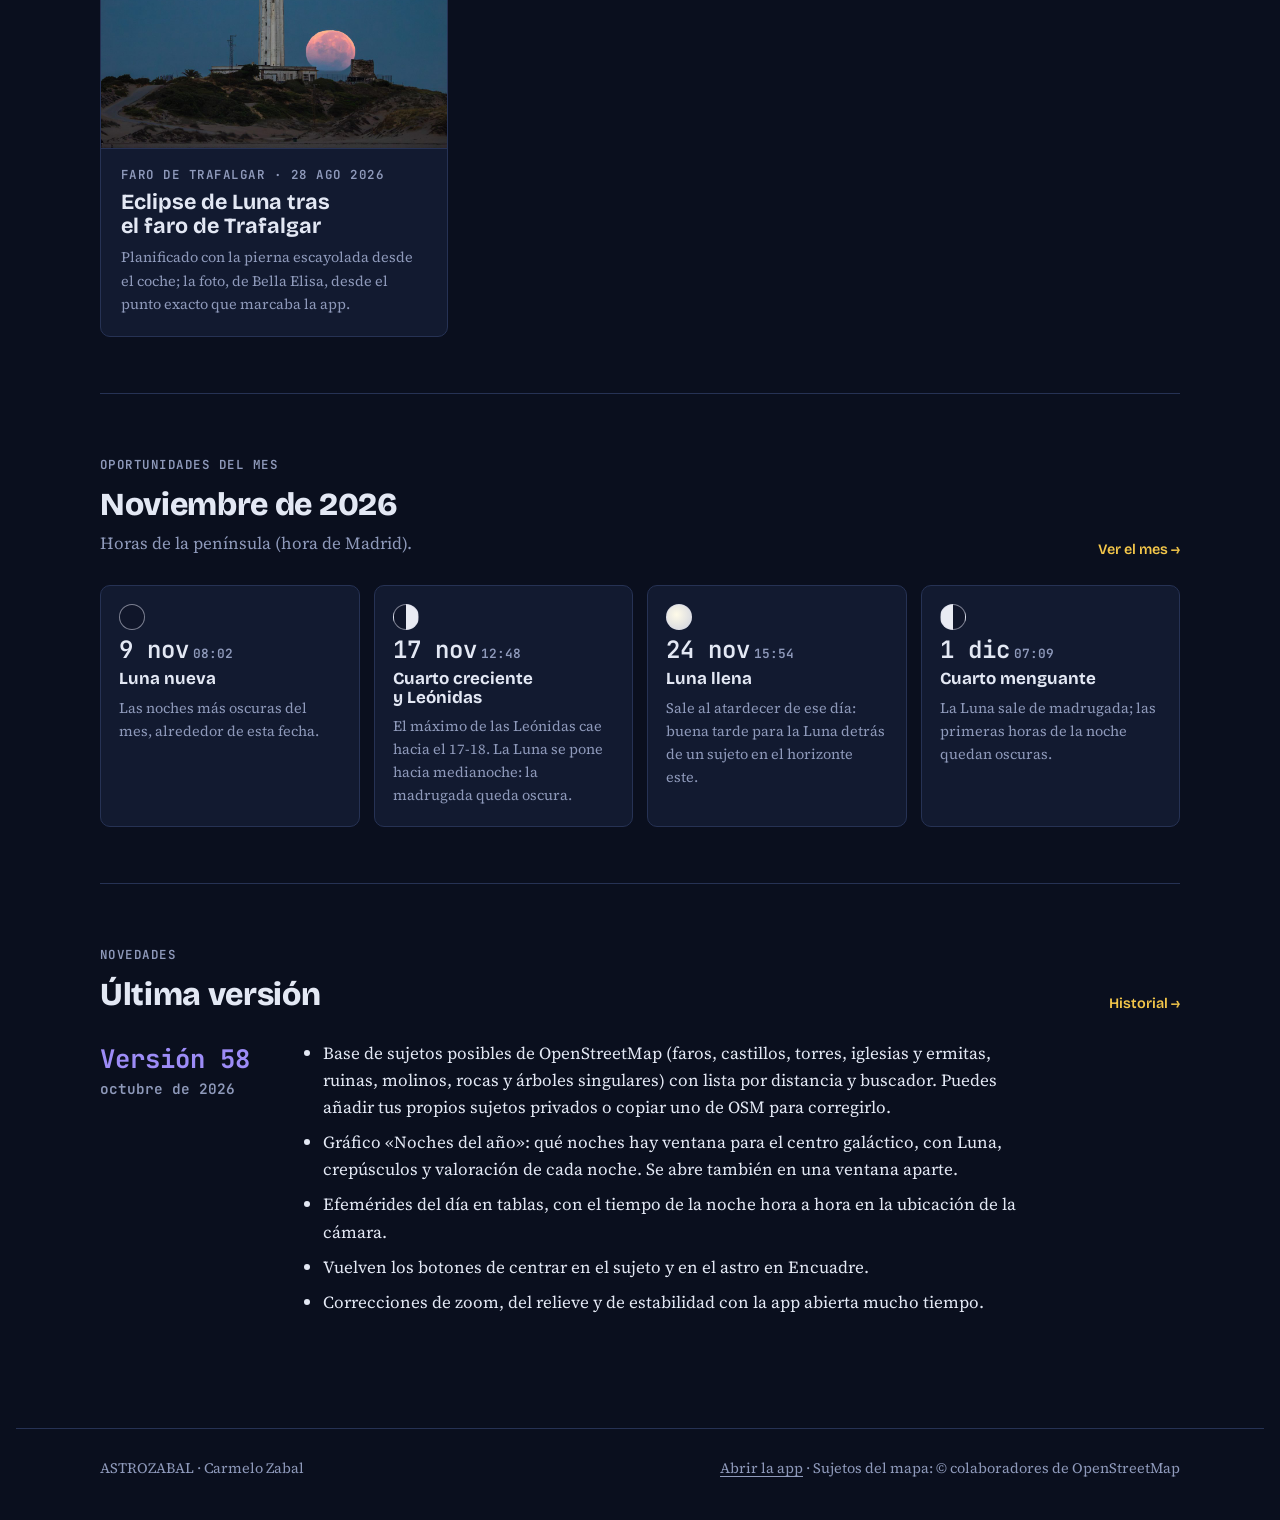
==== commit 76ddce73: "Web 28/10/2026 11:45:37,33" ====
--- a/index.html
+++ b/index.html
@@ -55,7 +55,7 @@
     </div>
     <ul class="lista">
         <li><a class="titulo" href="/fugaces/pintar-zonas">Pintar zonas: deja que la app encuentre el sitio</a><span class="dato">▶ 1 min</span><p>Marca en el mapa por dónde puedes moverte y ASTROZABAL busca ahí los sitios y las fechas en que el astro queda detrás del sujeto.</p></li>
-        <li><span class="titulo">Leer el gráfico «Noches del año»</span><span class="pronto">Pronto</span><p>Qué noches hay ventana para el centro galáctico, de un vistazo.</p></li>
+        <li><a class="titulo" href="/fugaces/noches-del-ano">Leer el gráfico «Noches del año»</a><span class="dato">▶ 1 min</span><p>Qué noches hay ventana para el centro galáctico, de un vistazo: colores, veredicto y cómo llevar la noche al encuadre.</p></li>
         <li><span class="titulo">Tus propios sujetos, en privado</span><span class="pronto">Pronto</span><p>Añade esa peña sin nombre que solo conoces tú. No sale de tu equipo.</p></li>
         <li><span class="titulo">Corregir un sujeto de OpenStreetMap</span><span class="pronto">Pronto</span><p>«⭐ Copiar como propio» para ajustar la altura sin perder el original.</p></li>
       </ul>
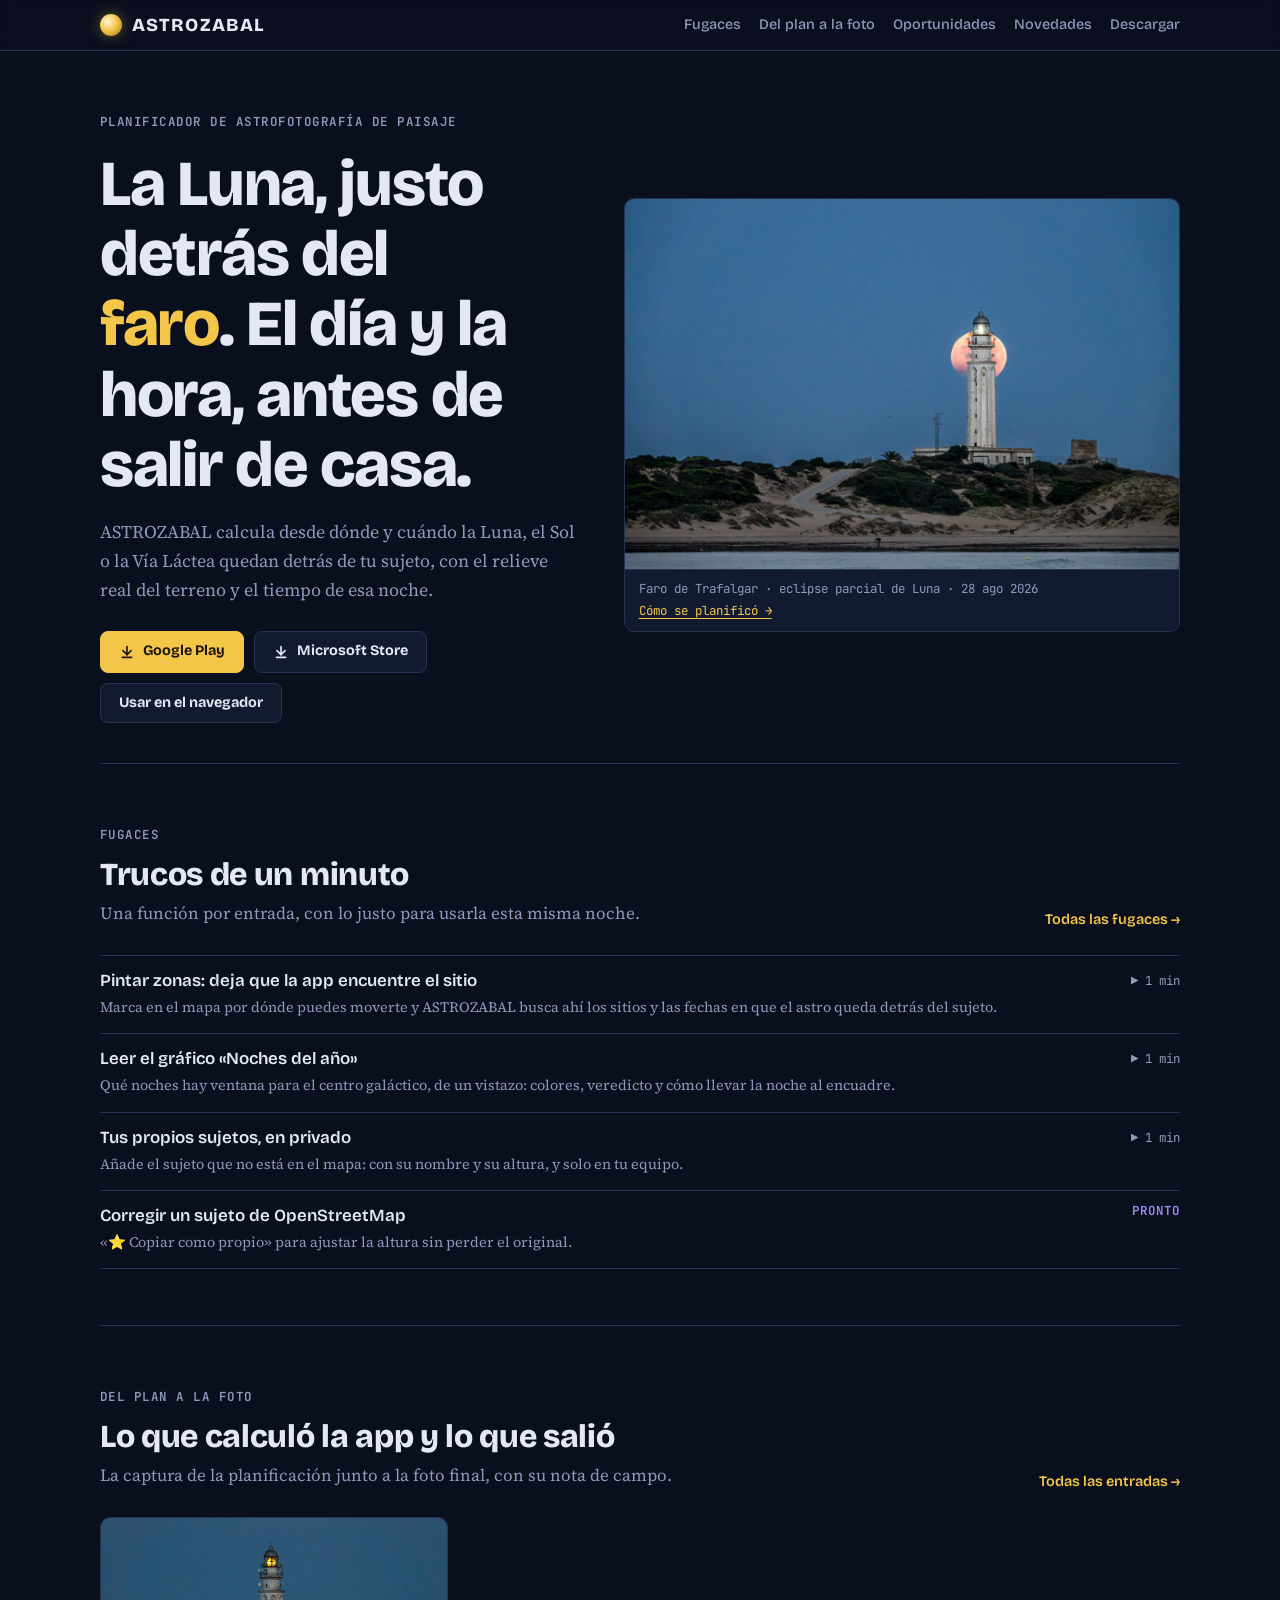
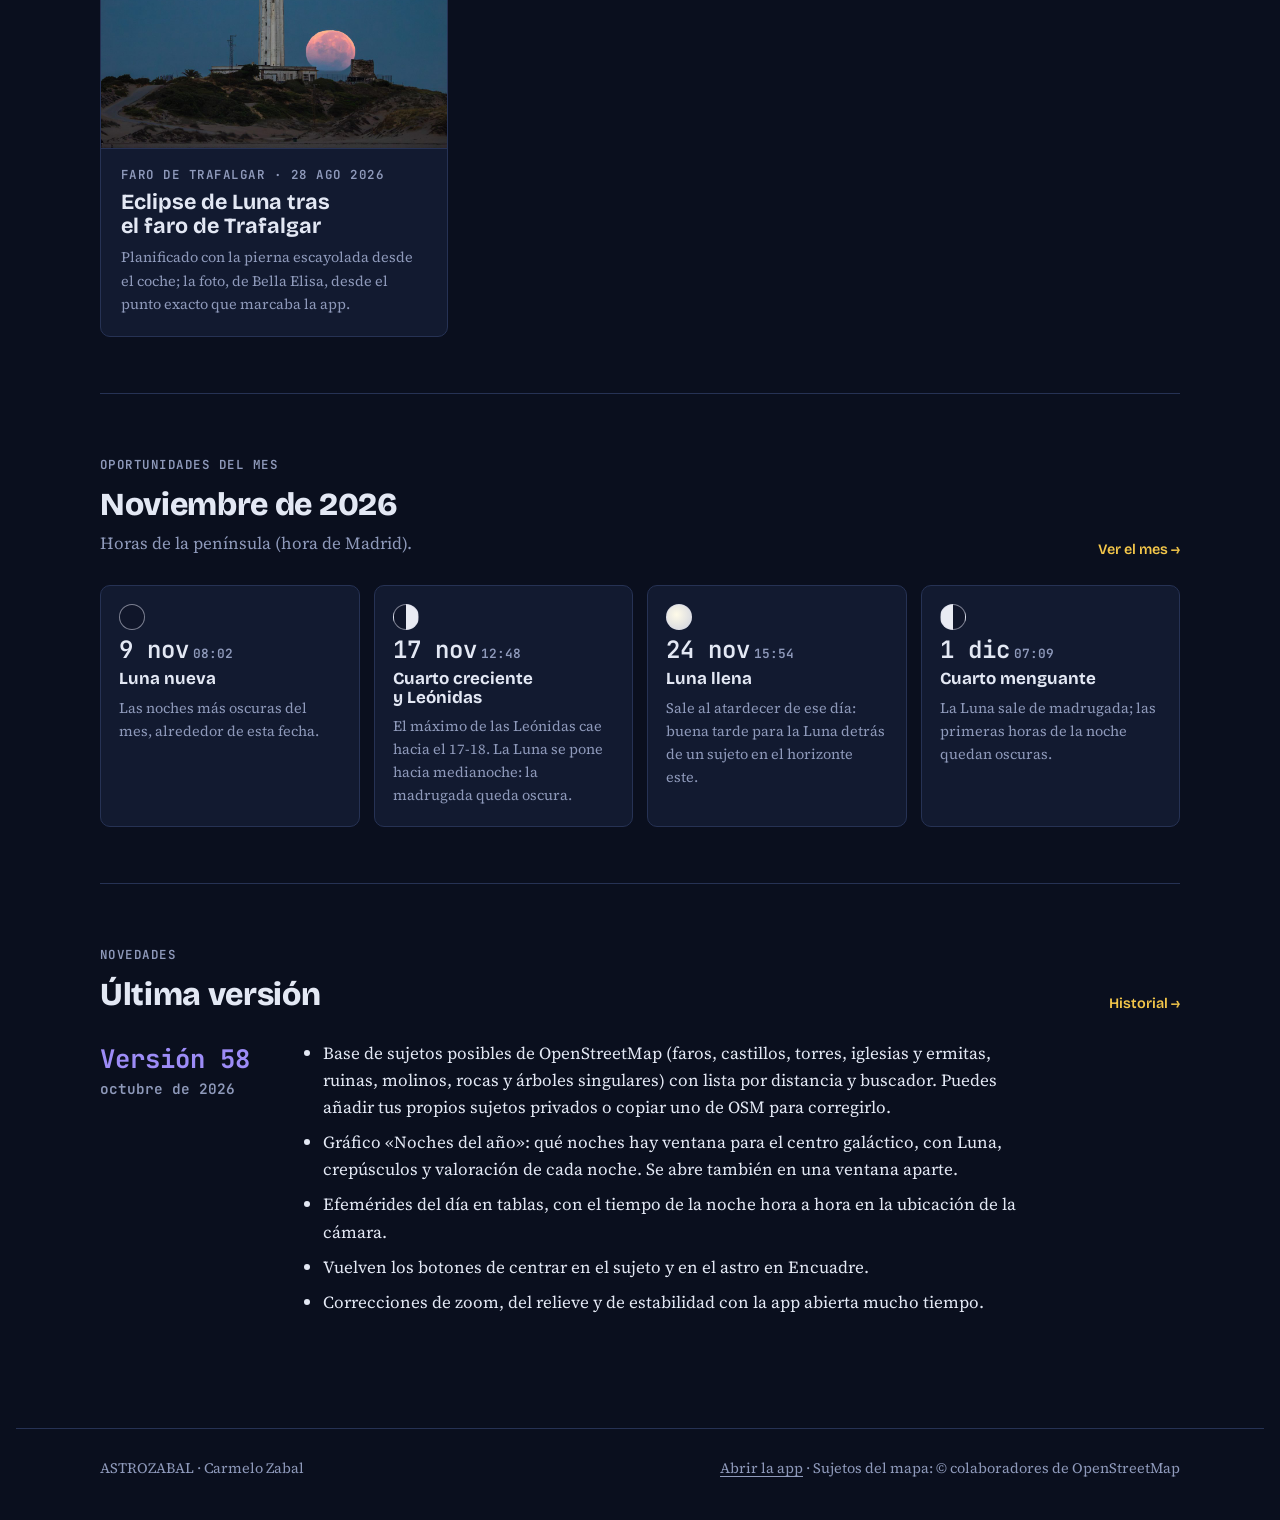
==== commit 198fb411: "Web 28/10/2026 12:04:21,51" ====
--- a/index.html
+++ b/index.html
@@ -56,7 +56,7 @@
     <ul class="lista">
         <li><a class="titulo" href="/fugaces/pintar-zonas">Pintar zonas: deja que la app encuentre el sitio</a><span class="dato">▶ 1 min</span><p>Marca en el mapa por dónde puedes moverte y ASTROZABAL busca ahí los sitios y las fechas en que el astro queda detrás del sujeto.</p></li>
         <li><a class="titulo" href="/fugaces/noches-del-ano">Leer el gráfico «Noches del año»</a><span class="dato">▶ 1 min</span><p>Qué noches hay ventana para el centro galáctico, de un vistazo: colores, veredicto y cómo llevar la noche al encuadre.</p></li>
-        <li><span class="titulo">Tus propios sujetos, en privado</span><span class="pronto">Pronto</span><p>Añade esa peña sin nombre que solo conoces tú. No sale de tu equipo.</p></li>
+        <li><a class="titulo" href="/fugaces/sujetos-propios">Tus propios sujetos, en privado</a><span class="dato">▶ 1 min</span><p>Añade el sujeto que no está en el mapa: con su nombre y su altura, y solo en tu equipo.</p></li>
         <li><span class="titulo">Corregir un sujeto de OpenStreetMap</span><span class="pronto">Pronto</span><p>«⭐ Copiar como propio» para ajustar la altura sin perder el original.</p></li>
       </ul>
   </section>
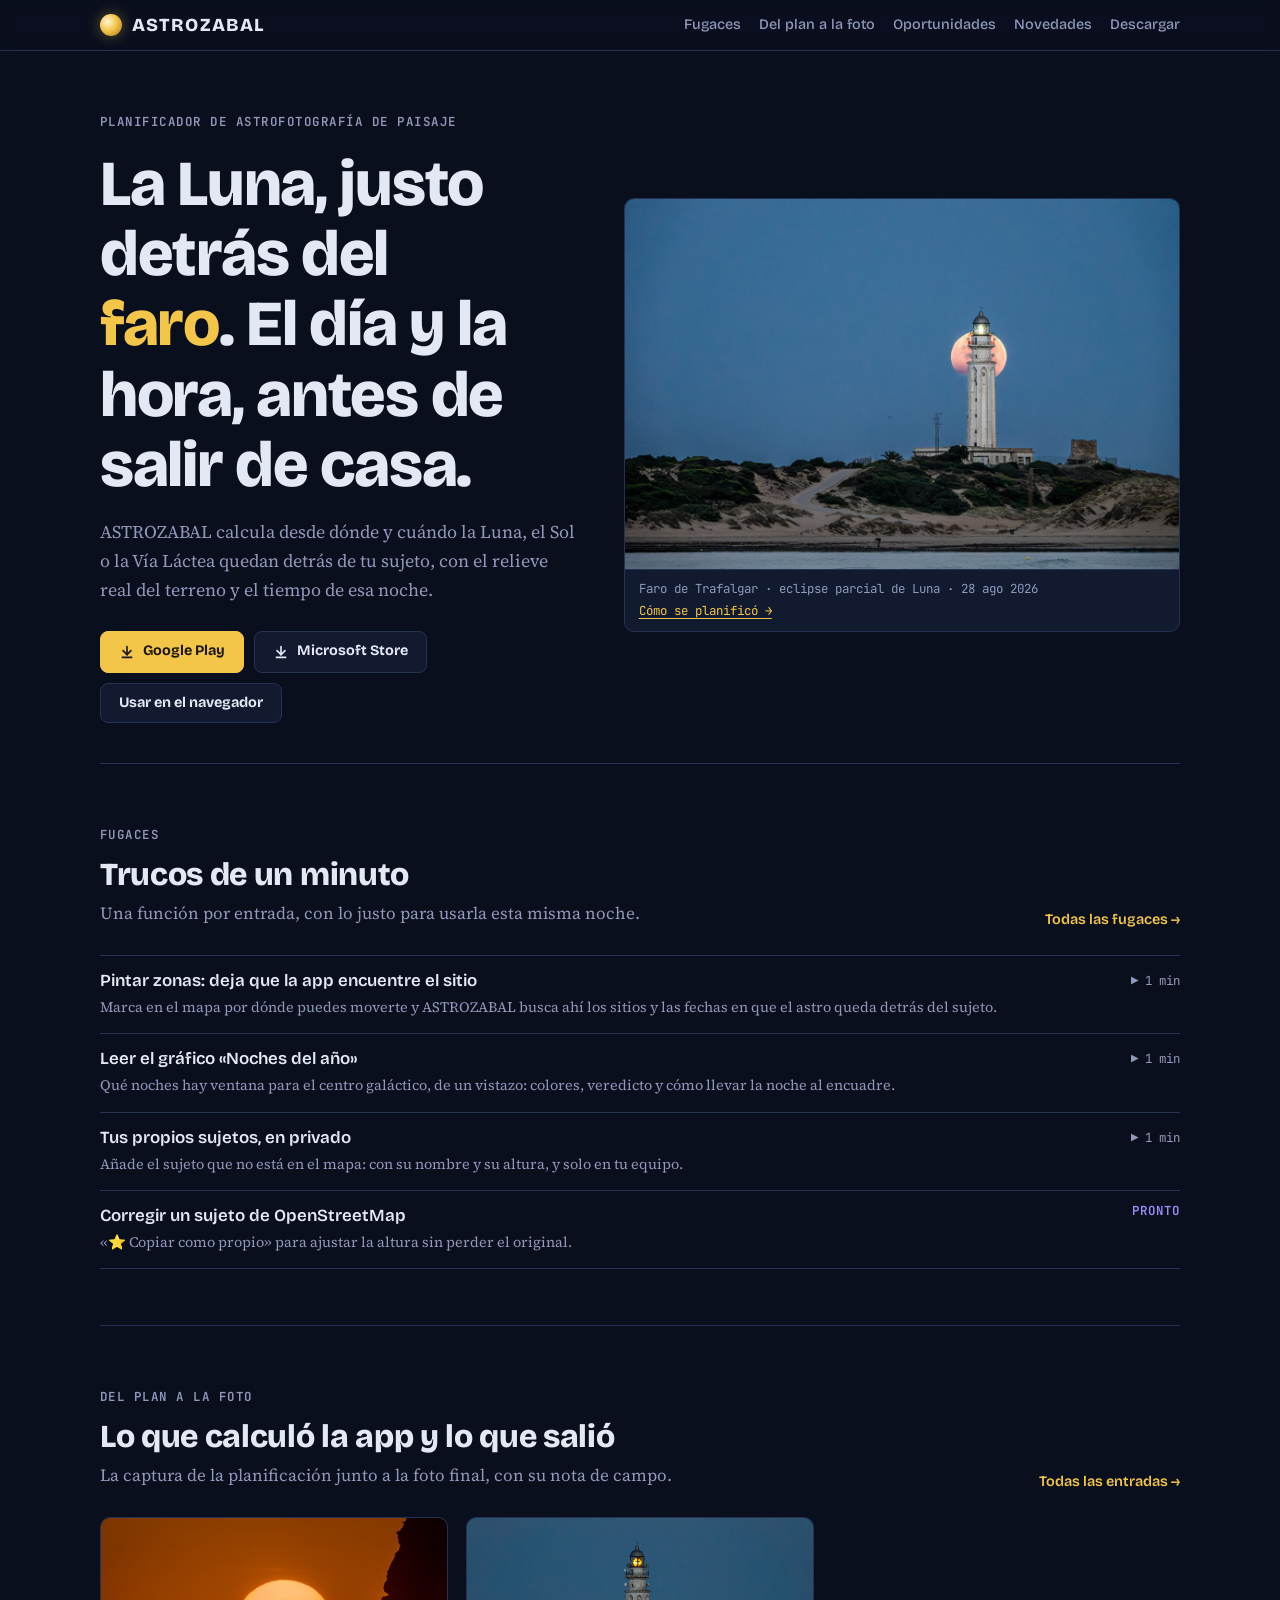
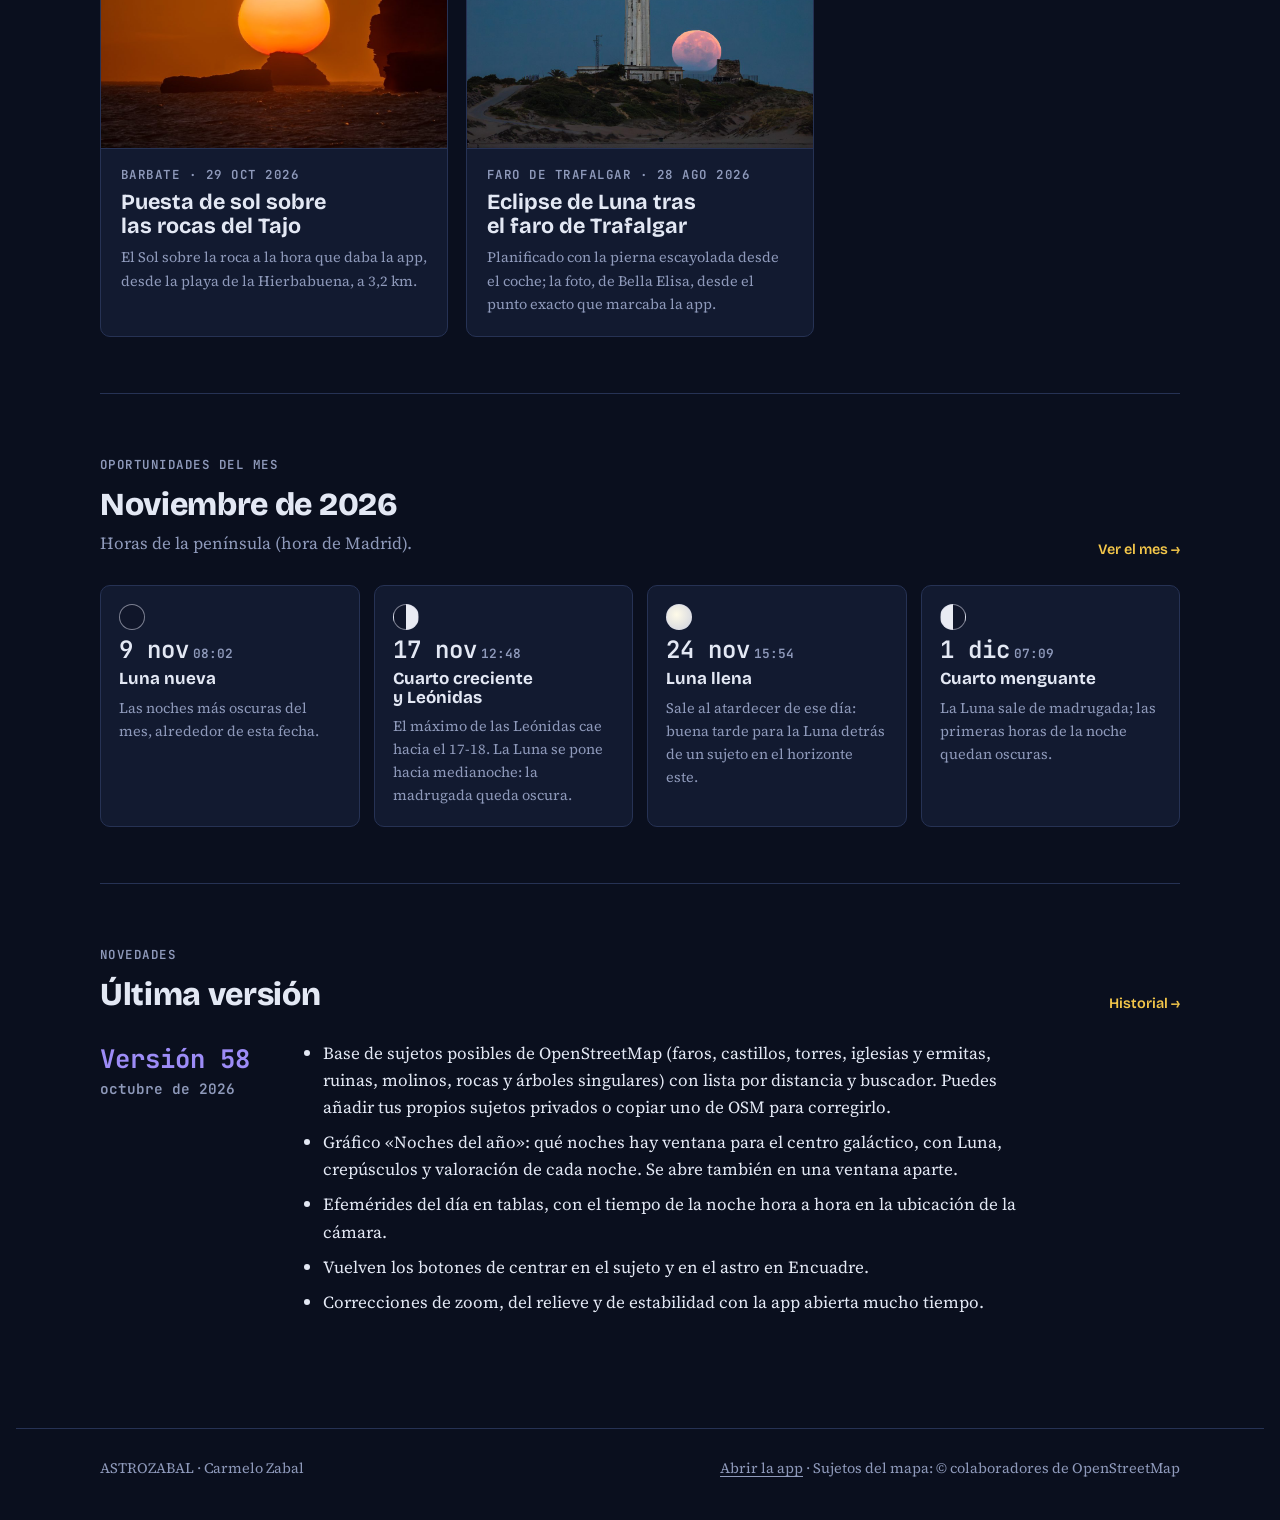
==== commit 78ded647: "Web 30/10/2026 11:21:52,72" ====
--- a/index.html
+++ b/index.html
@@ -67,6 +67,10 @@
       <a class="ver-todo" href="/plan-a-la-foto">Todas las entradas →</a>
     </div>
     <div class="tarjetas">
+        <a class="tarjeta" href="/plan-a-la-foto/tajo-puesta-sol">
+          <img src="/img/tajo-puesta-1200.jpg" width="1200" height="675" alt="El Sol poniéndose sobre las rocas del Tajo, en Barbate" loading="lazy">
+          <div class="cuerpo"><span class="etiqueta">Barbate · 29 oct 2026</span><h3>Puesta de sol sobre las rocas del Tajo</h3><p>El Sol sobre la roca a la hora que daba la app, desde la playa de la Hierbabuena, a 3,2 km.</p></div>
+        </a>
         <a class="tarjeta" href="/plan-a-la-foto/faro-trafalgar-eclipse">
           <img src="/img/trafalgar-eclipse-1200.jpg" width="1200" height="800" alt="La Luna eclipsada poniéndose junto al faro de Trafalgar" loading="lazy">
           <div class="cuerpo"><span class="etiqueta">Faro de Trafalgar · 28 ago 2026</span><h3>Eclipse de Luna tras el faro de Trafalgar</h3><p>Planificado con la pierna escayolada desde el coche; la foto, de Bella Elisa, desde el punto exacto que marcaba la app.</p></div>
